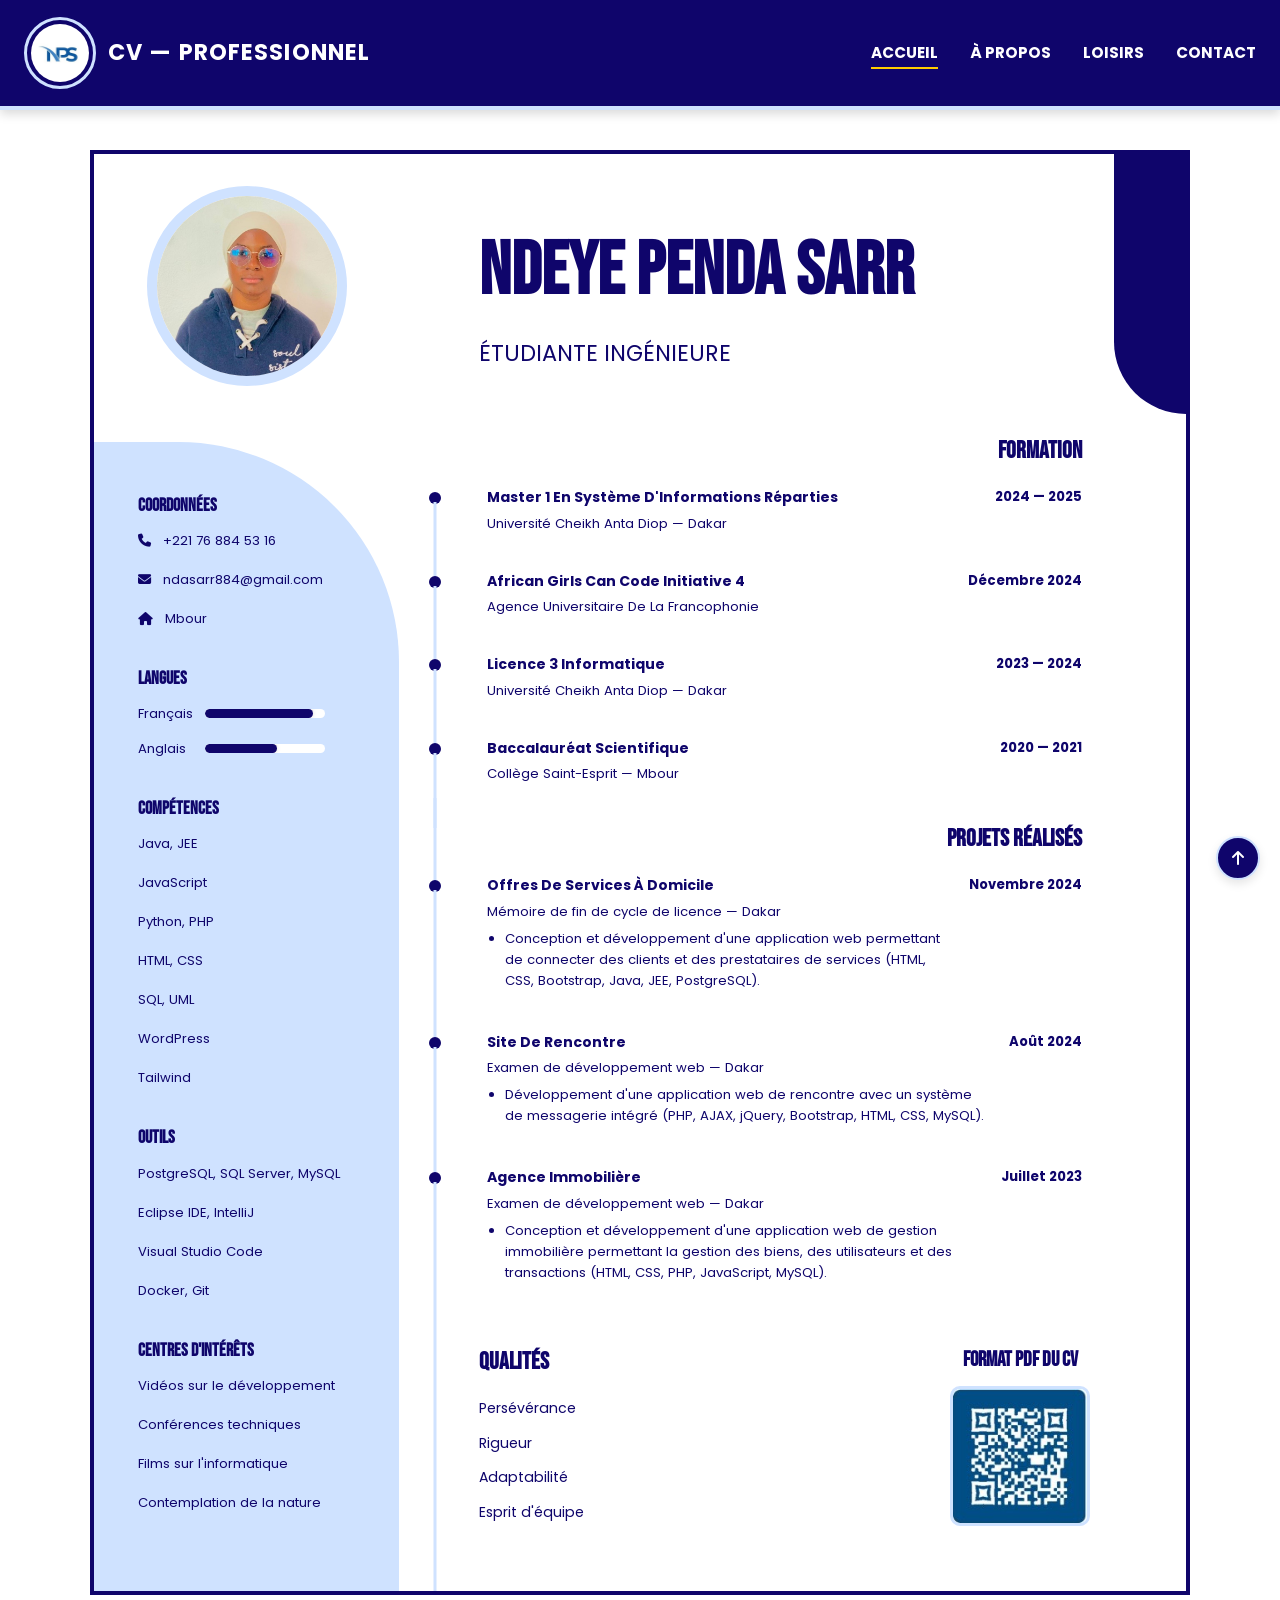
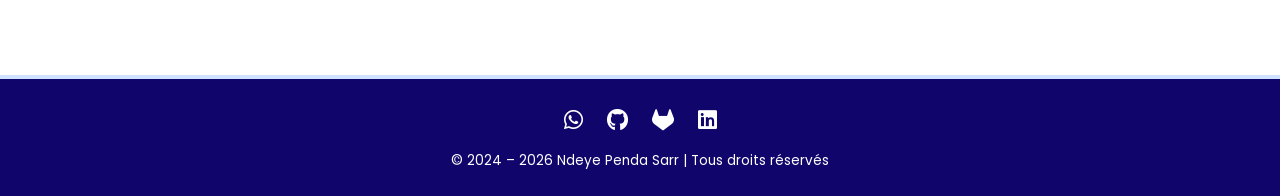
==== index.html @ a395e0f6 "Refonte pro : accessibilité, performance, SEO et corrections - Fix: validation du formulaire (novali" ====
<!DOCTYPE html>
<html lang="fr">
<head>
  <meta charset="UTF-8">
  <meta name="viewport" content="width=device-width, initial-scale=1.0">
  <meta name="theme-color" content="#0F056B">
  <meta name="description" content="CV professionnel de Ndeye Penda Sarr — Étudiante Ingénieure">

  <!-- Open Graph / Réseaux sociaux -->
  <meta property="og:type" content="website">
  <meta property="og:title" content="Ndeye Penda Sarr — CV Professionnel">
  <meta property="og:description" content="CV professionnel de Ndeye Penda Sarr — Étudiante Ingénieure">
  <meta property="og:image" content="https://ndeyependasarr.github.io/Mon_Site_De_CvNPS/Images/profil.jpeg">
  <meta property="og:locale" content="fr_FR">
  <meta name="twitter:card" content="summary">
  <meta name="twitter:title" content="Ndeye Penda Sarr — CV Professionnel">
  <meta name="twitter:description" content="CV professionnel de Ndeye Penda Sarr — Étudiante Ingénieure">
  <meta name="twitter:image" content="https://ndeyependasarr.github.io/Mon_Site_De_CvNPS/Images/profil.jpeg">

  <!-- Favicon -->
  <link rel="icon" type="image/png" href="Images/Logo-N-Bleu.png">

  <!-- Google Fonts -->
  <link rel="preconnect" href="https://fonts.googleapis.com">
  <link rel="preconnect" href="https://fonts.gstatic.com" crossorigin>
  <link href="https://fonts.googleapis.com/css2?family=Bebas+Neue&family=Poppins:wght@400;500;600;700&display=swap" rel="stylesheet">

  <!-- Font Awesome -->
  <link href="https://cdnjs.cloudflare.com/ajax/libs/font-awesome/6.5.1/css/all.min.css" rel="stylesheet">

  <!-- Feuille de style -->
  <link rel="stylesheet" href="Fichiers_Css/style.css">

  <title>Accueil — NPS — CV</title>
</head>

<body>

  <a href="#conteneur" class="skip-link">Aller au contenu principal</a>

  <!-- =====================================================
       EN-TÊTE
       ===================================================== -->
  <header class="header" id="top">
    <div class="logo-container">
      <img src="Images/initial-nps-modern-logo.jpg" alt="Logo NPS" class="logo">
      <p class="site-title">CV — Professionnel</p>
    </div>

    <input type="checkbox" id="check">
    <label for="check" class="checkbtn" aria-label="Ouvrir le menu">
      <i class="fas fa-bars"></i>
    </label>

    <nav aria-label="Navigation principale">
      <ul>
        <li><a href="index.html" class="active">Accueil</a></li>
        <li><a href="propos.html">À propos</a></li>
        <li><a href="loisir.html">Loisirs</a></li>
        <li><a href="contact.html">Contact</a></li>
      </ul>
    </nav>
  </header>

  <!-- =====================================================
       CONTENEUR PRINCIPAL
       ===================================================== -->
  <main id="conteneur">

    <!-- Colonne gauche -->
    <div class="left">
      <img src="Images/profil.jpeg" alt="Photo de profil de Ndeye Penda Sarr" width="670" height="700">

      <div class="coordonnees">
        <h4>Coordonnées</h4>
        <ul>
          <li><i class="fa fa-phone" aria-hidden="true"></i> +221 76 884 53 16</li>
          <li><i class="fa fa-envelope" aria-hidden="true"></i> ndasarr884@gmail.com</li>
          <li><i class="fa fa-home" aria-hidden="true"></i> Mbour</li>
        </ul>
        
        <h4>Langues</h4>
        <ul class="langues">
          <li>
            <div class="langue-item">
              <span>Français</span>
              <div class="progress-bar">
                <div class="progress" data-level="90"></div>
              </div>
            </div>
          </li>
          <li>
            <div class="langue-item">
              <span>Anglais</span>
              <div class="progress-bar">
                <div class="progress" data-level="60"></div>
              </div>
            </div>
          </li>
        </ul>

        <h4>Compétences</h4>
        <ul>
          <li>Java, JEE</li>
          <li>JavaScript</li>
          <li>Python, PHP</li>
          <li>HTML, CSS</li>
          <li>SQL, UML</li>
          <li>WordPress</li>
          <li>Tailwind</li>
        </ul>

        <h4>Outils</h4>
        <ul>
          <li>PostgreSQL, SQL Server, MySQL</li>
          <li>Eclipse IDE, IntelliJ</li>
          <li>Visual Studio Code</li>
          <li>Docker, Git</li>
        </ul>
        
        <h4>Centres d'intérêts</h4>
        <ul>
          <li>Vidéos sur le développement</li>
          <li>Conférences techniques</li>
          <li>Films sur l'informatique</li>
          <li>Contemplation de la nature</li>
        </ul>
      </div>
    </div>

    <!-- Colonne droite -->
    <div class="right">
      <h1>Ndeye Penda Sarr</h1>
      <p>Étudiante Ingénieure</p>

      <section class="formation">
        <h2>Formation</h2>

        <div class="formation-item">
          <div class="fleft">
            <h3>Master 1 En Système D'Informations Réparties</h3>
            <p class="universite">Université Cheikh Anta Diop — Dakar</p>
          </div>
          <div class="fright">
            <p class="date">2024 — 2025</p>
          </div>
        </div>

        <div class="formation-item">
          <div class="fleft">
            <h3>African Girls Can Code Initiative 4</h3>
            <p class="universite">Agence Universitaire De La Francophonie</p>
          </div>
          <div class="fright">
            <p class="date">Décembre 2024</p>
          </div>
        </div>

        <div class="formation-item">
          <div class="fleft">
            <h3>Licence 3 Informatique</h3>
            <p class="universite">Université Cheikh Anta Diop — Dakar</p>
          </div>
          <div class="fright">
            <p class="date">2023 — 2024</p>
          </div>
        </div>

        <div class="formation-item">
          <div class="fleft">
            <h3>Baccalauréat Scientifique</h3>
            <p class="universite">Collège Saint-Esprit — Mbour</p>
          </div>
          <div class="fright">
            <p class="date">2020 — 2021</p>
          </div>
        </div>

        <h2 class="projets">Projets Réalisés</h2>

        <div class="formation-item">
          <div class="fleft">
            <h3>Offres de services à domicile</h3>
            <p class="universite">Mémoire de fin de cycle de licence — Dakar</p>
            <ul>
              <li>Conception et développement d'une application web permettant de connecter des clients et des prestataires de services (HTML, CSS, Bootstrap, Java, JEE, PostgreSQL).</li>
            </ul>
          </div>
          <div class="fright">
            <p class="date">Novembre 2024</p>
          </div>
        </div>

        <div class="formation-item">
          <div class="fleft">
            <h3>Site de rencontre</h3>
            <p class="universite">Examen de développement web — Dakar</p>
            <ul>
              <li>Développement d'une application web de rencontre avec un système de messagerie intégré (PHP, AJAX, jQuery, Bootstrap, HTML, CSS, MySQL).</li>
            </ul>
          </div>
          <div class="fright">
            <p class="date">Août 2024</p>
          </div>
        </div>

        <div class="formation-item">
          <div class="fleft">
            <h3>Agence Immobilière</h3>
            <p class="universite">Examen de développement web — Dakar</p>
            <ul>
              <li>Conception et développement d'une application web de gestion immobilière permettant la gestion des biens, des utilisateurs et des transactions (HTML, CSS, PHP, JavaScript, MySQL).</li>
            </ul>
          </div>
          <div class="fright">
            <p class="date">Juillet 2023</p>
          </div>
        </div>
      </section>

      <div class="qualites-container">
        <div>
          <h2 class="Qualites">Qualités</h2>
          <ul class="liste-qualites">
            <li>Persévérance</li>
            <li>Rigueur</li>
            <li>Adaptabilité</li>
            <li>Esprit d'équipe</li>
          </ul>
        </div>

        <div class="Image">
          <h2 class="pdf">Format PDF du CV</h2>
          <a href="NPS-Cv-Pro.pdf" target="_blank" rel="noopener" aria-label="Télécharger le CV en PDF">
            <img src="Images/codeQr.jpg" alt="QR code vers le CV PDF" id="image" width="161" height="160">
          </a>
        </div>
      </div>
    </div>

    <div class="color" aria-hidden="true"></div>
  </main>

  <footer class="footer">
    <ul class="footer-links" aria-label="Réseaux sociaux">
      <li><a href="https://wa.me/221768845316" target="_blank" rel="noopener noreferrer" aria-label="WhatsApp"><i class="fab fa-whatsapp"></i></a></li>
      <li><a href="https://github.com/NdeyePendaSarr/" target="_blank" rel="noopener noreferrer" aria-label="GitHub"><i class="fab fa-github"></i></a></li>
      <li><a href="https://gitlab.com/NPS_Geek" target="_blank" rel="noopener noreferrer" aria-label="GitLab"><i class="fab fa-gitlab"></i></a></li>
      <li><a href="https://www.linkedin.com/in/ndeye-penda-sarr-493150318/" target="_blank" rel="noopener noreferrer" aria-label="LinkedIn"><i class="fab fa-linkedin"></i></a></li>
    </ul>
    <p>&copy; 2024 – 2026 Ndeye Penda Sarr | Tous droits réservés</p>
  </footer>

  <a href="#top" class="back-to-top" aria-label="Retour en haut de page">
    <i class="fas fa-arrow-up" aria-hidden="true"></i>
  </a>

<!-- Script commun du site -->
  <script src="js/main.js" defer></script>

</body>
</html>
---- Fichiers_Css/style.css ----
/* ============================================================
   style.css — Feuille de style unique du site
   Pages : Accueil, À propos, Loisirs, Contact
   Auteur : Ndeye Penda Sarr
   ============================================================ */

:root {
  --color-primary:   #0F056B;
  --color-light:     #cfe2ff;
  --color-accent:    #ffcc00;
  --color-white:     #ffffff;
  --color-bg:        #f9f9f9;
  --color-text:      #333333;
  --color-muted:     #444444;

  --font-body:       "Poppins", "Century Gothic", Verdana, sans-serif;
  --font-display:    "Bebas Neue", sans-serif;

  --header-height:   110px;
  --container-max:   1100px;
  --radius:          10px;
  --shadow-md:       0 4px 10px rgba(0, 0, 0, 0.10);
  --shadow-sm:       0 2px 6px rgba(0, 0, 0, 0.06);
  --transition:      0.3s ease;
}

*,
*::before,
*::after {
  margin: 0;
  padding: 0;
  box-sizing: border-box;
}

html { scroll-behavior: smooth; }

/* Lien d'évitement — visible uniquement à la navigation clavier */
.skip-link {
  position:         absolute;
  left:             12px;
  top:              -100px;
  z-index:          200;
  background-color: var(--color-accent);
  color:            var(--color-primary);
  font-weight:      bold;
  padding:          10px 16px;
  border-radius:    0 0 var(--radius) var(--radius);
  text-decoration:  none;
  transition:       top var(--transition);
}
.skip-link:focus { top: 0; }

/* Focus clavier visible sur tous les éléments interactifs */
a:focus-visible,
button:focus-visible,
input:focus-visible,
textarea:focus-visible {
  outline:        3px solid var(--color-accent);
  outline-offset: 2px;
}

/* Respect des préférences d'accessibilité : réduire les animations */
@media (prefers-reduced-motion: reduce) {
  html { scroll-behavior: auto; }
  *,
  *::before,
  *::after {
    transition-duration: 0.01ms !important;
    animation-duration:  0.01ms !important;
  }
}

body {
  font-family:      var(--font-body);
  background-color: var(--color-white);
  color:            var(--color-text);
  line-height:      1.6;
  overflow-x:       hidden;
}

/* ============================================================
   COMMUN — Header, navigation, footer (toutes les pages)
   ============================================================ */
.header {
  display:          flex;
  justify-content:  space-between;
  align-items:      center;
  background-color: var(--color-primary);
  height:           var(--header-height);
  padding:          0 24px;
  box-shadow:       0 4px 10px rgba(0, 0, 0, 0.15);
  border-bottom:    4px solid var(--color-light);
  position:         relative;
  z-index:          100;
}

.logo-container {
  display:     flex;
  align-items: center;
  gap:         12px;
  z-index:     110;
}

.logo {
  width:            72px;
  height:           72px;
  border-radius:    50%;
  object-fit:       cover;
  border:           3px solid var(--color-light);
  background-color: var(--color-primary);
  padding:          4px;
}

.site-title {
  color:          var(--color-white);
  font-size:      clamp(0.85rem, 2vw, 1.4rem);
  text-transform: uppercase;
  font-weight:    bold;
  letter-spacing: 0.05em;
}

nav ul {
  display:    flex;
  list-style: none;
  gap:        32px;
}

nav ul li a {
  text-decoration: none;
  text-transform:  uppercase;
  font-size:       0.95rem;
  font-weight:     bold;
  color:           var(--color-white);
  padding-bottom:  4px;
  border-bottom:   2px solid transparent;
  transition:      border-color var(--transition), color var(--transition);
}

nav ul li a:hover,
nav ul li a.active {
  border-bottom-color: var(--color-accent);
}

/* ============================================================
   TITRE DE PAGE COMMUN — À propos / Loisirs / Contact
   Unifie la taille, la couleur et le style des 3 titres de page
   ============================================================ */
.page-title {
  font-family:    var(--font-display);
  font-size:      clamp(1.8rem, 4.5vw, 2.6rem);
  color:          var(--color-primary);
  text-transform: uppercase;
  font-weight:    bold;
  text-align:     center;
  letter-spacing: 0.04em;
}

#check    { display: none; }
.checkbtn {
  display:       none;
  font-size:     28px;
  color:         var(--color-white);
  cursor:        pointer;
  z-index:       110;
  padding:       6px 8px;
  border-radius: 6px;
  transition:    background-color var(--transition);
}
.checkbtn:hover { background-color: rgba(255, 255, 255, 0.12); }

.footer {
  background-color: var(--color-primary);
  color:            var(--color-white);
  text-align:       center;
  padding:          24px 16px;
  border-top:       4px solid var(--color-light);
}

.footer-links {
  list-style:      none;
  display:         flex;
  justify-content: center;
  gap:             24px;
  margin-bottom:   12px;
}

.footer-links li a {
  color:      var(--color-white);
  font-size:  22px;
  transition: color var(--transition);
}
.footer-links li a:hover { color: var(--color-accent); }

.footer p { font-size: 0.85rem; }

.back-to-top {
  position:        fixed;
  right:            20px;
  bottom:           20px;
  width:            44px;
  height:           44px;
  display:          flex;
  align-items:      center;
  justify-content:  center;
  background-color: var(--color-primary);
  color:            var(--color-white);
  border-radius:    50%;
  border:           2px solid var(--color-light);
  box-shadow:       var(--shadow-md);
  text-decoration:  none;
  font-size:        1rem;
  z-index:          90;
  transition:       transform var(--transition), background-color var(--transition), color var(--transition);
}

.back-to-top:hover {
  background-color: var(--color-accent);
  color:             var(--color-primary);
  transform:         translateY(-4px);
}

@media (max-width: 480px) {
  .back-to-top { width: 38px; height: 38px; right: 14px; bottom: 14px; }
}

/* ============================================================
   PAGE ACCUEIL (index.html)
   ============================================================ */
#conteneur {
  display:      flex;
  align-items:  flex-start;
  position:     relative;
  width:        90%;
  max-width:    var(--container-max);
  margin:       40px auto 80px;
  border:       4px solid var(--color-primary);
  flex-wrap:    wrap;
  overflow:     hidden; /* coupe le segment final de la timeline à la bordure basse */
}

.left {
  display:        flex;
  flex-direction: column;
  align-items:    center;
  flex:           1;
  min-width:      280px;
  align-self:     stretch;
}

.left > img {
  width:         200px;
  height:        200px;
  border-radius: 50%;
  object-fit:    cover;
  border:        10px solid var(--color-light);
  margin:        32px 24px 16px;
}

/* Bloc coordonnées */
.coordonnees {
  width:                   100%;
  background-color:        var(--color-light);
  border-top-right-radius: 220px;
  padding:                 40px 24px 60px;
  flex:                    1;
  min-height:              0;
  margin-top:              40px;
}

.coordonnees h4 {
  font-family:    var(--font-display);
  text-transform: uppercase;
  color:          var(--color-primary);
  font-size:      1.1rem;
  margin:         36px 0 10px 20px;
}

.coordonnees h4:first-of-type { margin-top: 10px; }

.coordonnees ul {
  list-style:   none;
  padding-left: 20px;
}

.coordonnees ul:not(.langues) li {
  color:         var(--color-primary);
  font-size:     0.82rem;
  margin-bottom: 18px;
  display:       flex;
  align-items:   center;
  gap:           12px;
}

.langues { padding-left: 20px; }

.langues li {
  display:       block;
  margin-bottom: 14px;
}

.langue-item {
  display:     flex;
  align-items: center;
  gap:         12px;
}

.langue-item span {
  font-size: 0.82rem;
  color:     var(--color-primary);
  min-width: 55px;
}

.progress-bar {
  flex:             1;
  max-width:        120px;
  height:           9px;
  background-color: var(--color-white);
  border-radius:    5px;
  display:          block;
  overflow:         hidden;
}

.progress {
  height:           100%;
  background-color: var(--color-primary);
  border-radius:    5px;
  display:          block;
  box-shadow:       0 0 4px rgba(0, 0, 0, 0.15);
}

/* Niveaux de langue : remplace les anciens styles inline width="..." */
.progress[data-level="90"] { width: 90%; }
.progress[data-level="60"] { width: 60%; }

/* ------------------------------------------------------------
   Timeline "Formation / Projets"
   Points et segments générés en pseudo-éléments, positionnés
   RELATIVEMENT à chaque .formation-item.
   Chaque item dessine le SEGMENT qui le relie au suivant :
   par construction, la ligne démarre au premier point et
   s'arrête au dernier — aucun débordement possible, même si
   le contenu change ou reflowe.
   --timeline-x : distance entre le bord des items et l'axe.
   ------------------------------------------------------------ */
.formation { --timeline-x: -52px; }

.formation-item,
.formation .projets { position: relative; }

/* Un point par entrée, ancré sur l'item lui-même */
.formation-item::before {
  content:          "";
  position:         absolute;
  left:             var(--timeline-x);
  top:              6px;
  width:            12px;
  height:           12px;
  background-color: var(--color-primary);
  border-radius:    50%;
  transform:        translateX(-50%);
}

/* Segment reliant le point de l'item à celui de l'item suivant
   (descend sous le point et rejoint le point d'après :
   marge inter-items 20px + position du point suivant 6px) */
.formation-item::after {
  content:          "";
  position:         absolute;
  left:             var(--timeline-x);
  top:              16px;
  bottom:           -28px;
  width:            3px;
  background-color: var(--color-light);
  transform:        translateX(-50%);
}

/* Le dernier item prolonge la ligne jusqu'au bas du conteneur,
   comme sur le design original : son segment est volontairement
   très long, et #conteneur (overflow: hidden) le coupe pile
   à sa bordure basse */
.formation-item:last-of-type::after { bottom: -2000px; }

/* Le titre "Projets Réalisés" s'intercale entre deux items :
   il porte son propre segment pour assurer la continuité
   de la ligne à travers lui */
.formation .projets::before {
  content:          "";
  position:         absolute;
  left:             var(--timeline-x);
  top:              -22px;
  bottom:           -24px;
  width:            3px;
  background-color: var(--color-light);
  transform:        translateX(-50%);
}

.color {
  background-color:          var(--color-primary);
  width:                     72px;
  height:                    260px;
  flex-shrink:               0;
  border-bottom-left-radius: 220px;
}

/* Colonne de droite (CV principal) — usage propre à index.html */
.right {
  flex:      2;
  padding:   0 24px 0 80px;
  position:  relative;
  min-width: 280px;
}

.right > h1 {
  font-family:    var(--font-display);
  text-transform: uppercase;
  color:          var(--color-primary);
  font-size:      clamp(2.4rem, 6vw, 4.6rem);
  font-weight:    bold;
  margin-top:     60px;
  margin-bottom:  0;
}

.right > p {
  text-transform: uppercase;
  color:          var(--color-primary);
  font-size:      clamp(1rem, 2.2vw, 1.4rem);
  margin-top:     4px;
  margin-bottom:  24px;
}

.right img,
.right iframe,
.right video {
  max-width: 100%;
  height:    auto;
}

.formation {
  margin-top: 60px;
  padding:    0 8px;
}

.formation h2,
.formation .projets {
  font-family:    var(--font-display);
  text-transform: uppercase;
  color:          var(--color-primary);
  font-size:      1.5rem;
  text-align:     right;
  margin-bottom:  16px;
}

.formation-item {
  display:         flex;
  justify-content: space-between;
  align-items:     flex-start;
  gap:             16px;
  margin-bottom:   20px;
  padding-bottom:  16px;
  flex-wrap:       wrap;
}

.fleft { flex: 1; min-width: 200px; }

.fleft h3 {
  text-transform: capitalize;
  color:          var(--color-primary);
  font-size:      0.88rem;
  font-weight:    bold;
  margin-bottom:  4px;
}

.fleft .universite {
  color:     var(--color-primary);
  font-size: 0.82rem;
  margin:    0;
}

.fleft ul {
  padding-left: 18px;
  margin-top:   6px;
}

.fleft ul li {
  color:         var(--color-primary);
  font-size:     0.82rem;
  margin-bottom: 4px;
}

.fright {
  flex-shrink: 0;
  text-align:  right;
}

.fright h3,
.fright .date {
  color:       var(--color-primary);
  font-size:   0.82rem;
  font-weight: bold;
  white-space: nowrap;
}

.qualites-container {
  display:         flex;
  align-items:     flex-start;
  justify-content: space-between;
  flex-wrap:       wrap;
  gap:             24px;
  margin-top:      40px;
  padding-bottom:  32px;
}

.Qualites {
  font-family:    var(--font-display);
  text-transform: uppercase;
  color:          var(--color-primary);
  font-size:      1.5rem;
  margin-bottom:  16px;
}

.liste-qualites {
  list-style: none;
  padding:    0;
  color:      var(--color-primary);
  font-size:  0.88rem;
}

.liste-qualites li { margin-bottom: 12px; }

.qualites-container .pdf {
  font-family:    var(--font-display);
  text-transform: uppercase;
  color:          var(--color-primary);
  font-size:      1.3rem;
  margin-bottom:  10px;
  text-align:     center;
}

#image {
  display:       block;
  width:         140px;
  height:        140px;
  object-fit:    cover;
  border:        3px solid var(--color-light);
  border-radius: var(--radius);
  transition:    transform var(--transition);
}
#image:hover { transform: scale(1.05); }

.Image { text-align: center; }

/* ============================================================
   PAGE À PROPOS (propos.html)
   ============================================================ */
#conteneur1 {
  max-width: 90%;
  margin:    24px auto 0;
  padding:   0 12px;
}

/* Titre de page — usage propre à propos.html (anciennement nommé .right,
   renommé pour ne pas entrer en conflit avec le .right de la page Accueil) */
.page-heading { margin-bottom: 12px; }

.color1 {
  height:           4px;
  background-color: var(--color-light);
  margin-bottom:    20px;
}

.sections {
  background:    var(--color-bg);
  padding:       24px;
  border-radius: var(--radius);
  box-shadow:    var(--shadow-md);
  margin-bottom: 24px;
  border:        2px solid var(--color-light);
}

.sections p {
  font-size:   1rem;
  line-height: 1.8;
  color:       var(--color-muted);
  text-align:  justify;
  margin:      10px 0;
}

.section4 {
  max-width: 90%;
  margin:    40px auto 20px;
  padding:   0 12px;
}

.section4 h2 {
  font-size:      1.8rem;
  color:          var(--color-primary);
  text-align:     center;
  text-transform: uppercase;
  margin-bottom:  12px;
}

.section4 > p {
  font-size:     1rem;
  color:         var(--color-muted);
  text-align:    center;
  margin-bottom: 20px;
}

.projects-container,
.projects-container1 {
  display:               grid;
  grid-template-columns: repeat(auto-fit, minmax(280px, 1fr));
  gap:                   20px;
}

.projects-container { margin-bottom: 24px; }

.project-item {
  background:     var(--color-white);
  border-radius:  var(--radius);
  overflow:       hidden;
  box-shadow:     var(--shadow-md);
  text-align:     center;
  border:         2px solid var(--color-light);
  display:        flex;
  flex-direction: column;
  min-height:     300px;
  transition:     transform var(--transition), box-shadow var(--transition);
}

.project-item:hover {
  transform:  translateY(-5px);
  box-shadow: 0 8px 20px rgba(0, 0, 0, 0.13);
}

.project-item h3 {
  font-size:      1.2rem;
  color:          var(--color-primary);
  text-transform: uppercase;
  padding:        12px 10px 6px;
}

.project-image {
  width:            100%;
  height:           220px;
  object-fit:       contain;
  background-color: var(--color-bg);
  display:          block;
}

/* Témoignages */
.section6 {
  max-width: 90%;
  margin:    40px auto 60px;
  padding:   0 12px;
}

.section6 h2 {
  font-size:      1.8rem;
  color:          var(--color-primary);
  text-align:     center;
  text-transform: uppercase;
  margin-bottom:  12px;
}

.section6 > p {
  font-size:     1rem;
  color:         var(--color-muted);
  text-align:    center;
  margin-bottom: 20px;
}

.testimonials-container {
  display:               grid;
  grid-template-columns: repeat(auto-fit, minmax(280px, 1fr));
  gap:                   20px;
}

.testimonial-item {
  background:    var(--color-white);
  border-radius: var(--radius);
  padding:       24px;
  box-shadow:    var(--shadow-md);
  text-align:    center;
  border:        2px solid var(--color-light);
  transition:    transform var(--transition), box-shadow var(--transition);
}

.testimonial-item:hover {
  transform:  translateY(-5px);
  box-shadow: 0 8px 20px rgba(0, 0, 0, 0.12);
}

.testimonial-image {
  width:         110px;
  height:        110px;
  border-radius: 50%;
  object-fit:    cover;
  margin-bottom: 14px;
  border:        3px solid var(--color-primary);
  box-shadow:    0 2px 5px rgba(0, 0, 0, 0.18);
  transition:    transform var(--transition);
}

.testimonial-item:hover .testimonial-image { transform: scale(1.06); }

.testimonial-text {
  font-size:   0.95rem;
  line-height: 1.6;
  color:       var(--color-muted);
  margin:      0 0 10px;
  font-style:  italic;
}

.testimonial-author {
  font-weight:    bold;
  color:          var(--color-primary);
  text-transform: uppercase;
  font-size:      0.9rem;
}

/* ============================================================
   PAGE LOISIRS (Loisir.html)
   ============================================================ */
.contenur_Loisir {
  max-width: 1200px;
  margin:    40px auto 60px;
  padding:   40px 24px;
}

.loisirs-title { margin-bottom: 32px; }

.hobbies-grid {
  display:               grid;
  grid-template-columns: repeat(auto-fit, minmax(250px, 1fr));
  gap:                   24px;
}

.hobby-card {
  display:         block;
  background:      var(--color-white);
  border-radius:   var(--radius);
  overflow:        hidden;
  border:          2px solid var(--color-light);
  box-shadow:      var(--shadow-md);
  text-decoration: none;
  transition:      transform var(--transition), box-shadow var(--transition);
}

.hobby-card:hover {
  transform:  translateY(-5px);
  box-shadow: 0 8px 20px rgba(0, 0, 0, 0.13);
}

.hobby-media { position: relative; }

.hobby-video {
  width:            100%;
  height:           190px;
  object-fit:       cover;
  display:          block;
  background-color: #000;
}

.hobby-img {
  width:      100%;
  height:     190px;
  object-fit: cover;
  display:    block;
}

.hobby-play {
  position:        absolute;
  top:             50%;
  left:            50%;
  transform:       translate(-50%, -50%);
  width:           52px;
  height:          52px;
  display:         flex;
  align-items:     center;
  justify-content: center;
  background:      rgba(0, 0, 0, 0.55);
  color:           var(--color-white);
  border-radius:   50%;
  font-size:       1.1rem;
  transition:      background var(--transition), color var(--transition);
}

.hobby-card:hover .hobby-play {
  background: var(--color-accent);
  color:      var(--color-primary);
}

.hobby-caption { padding: 14px 16px 18px; }

.hobby-caption h3 {
  font-size:      1rem;
  color:          var(--color-primary);
  text-transform: uppercase;
  margin-bottom:  6px;
}

.hobby-caption p {
  font-size: 0.85rem;
  color:     var(--color-muted);
  margin:    0;
}

/* Galerie du camp de codage — carrousel horizontal */
.camp-gallery {
  margin-top:    36px;
  background:    var(--color-white);
  border:        2px solid var(--color-light);
  border-radius: var(--radius);
  box-shadow:    var(--shadow-md);
  padding:       26px 0 30px;
}

.camp-gallery-header {
  display:         flex;
  align-items:     flex-end;
  justify-content: space-between;
  gap:             16px;
  padding:         0 28px 18px;
}

.camp-gallery-header h3 {
  font-size:      1.1rem;
  color:          var(--color-primary);
  text-transform: uppercase;
  margin-bottom:  6px;
}

.camp-gallery-header p {
  font-size: 0.85rem;
  color:     var(--color-muted);
  margin:    0;
}

.camp-gallery-arrows { display: flex; gap: 8px; flex-shrink: 0; }

.camp-gallery-arrow {
  width:            36px;
  height:           36px;
  border-radius:    50%;
  border:           2px solid var(--color-light);
  background:       var(--color-white);
  color:            var(--color-primary);
  cursor:           pointer;
  display:          flex;
  align-items:      center;
  justify-content:  center;
  font-size:        0.85rem;
  transition:       background-color var(--transition), color var(--transition), transform var(--transition);
}

.camp-gallery-arrow:hover {
  background-color: var(--color-accent);
  color:            var(--color-primary);
  transform:        translateY(-2px);
}

.camp-gallery-track {
  display:              flex;
  gap:                  16px;
  overflow-x:           auto;
  scroll-snap-type:     x mandatory;
  padding:              4px 28px 14px;
  scrollbar-width:      thin;
  scrollbar-color:      var(--color-light) transparent;
}

.camp-gallery-track::-webkit-scrollbar        { height: 8px; }
.camp-gallery-track::-webkit-scrollbar-thumb  { background: var(--color-light); border-radius: 999px; }
.camp-gallery-track::-webkit-scrollbar-track  { background: transparent; }

.camp-photo {
  position:          relative;
  flex:               0 0 auto;
  width:              210px;
  height:             270px;
  border-radius:      var(--radius);
  overflow:           hidden;
  scroll-snap-align:  start;
  box-shadow:         0 2px 8px rgba(0, 0, 0, 0.12);
  transition:         transform var(--transition), box-shadow var(--transition);
}

.camp-photo img {
  width:      100%;
  height:     100%;
  object-fit: cover;
  display:    block;
  transition: transform var(--transition);
}

.camp-photo:hover {
  transform:  translateY(-8px);
  box-shadow: 0 12px 24px rgba(0, 0, 0, 0.2);
}

.camp-photo:hover img { transform: scale(1.07); }

.camp-photo.camp-document { background: var(--color-light); }
.camp-photo.camp-document img { object-fit: contain; background: var(--color-light); }

@media (max-width: 768px) {
  .camp-photo { width: 180px; height: 230px; }
}

@media (max-width: 480px) {
  .camp-gallery-header { flex-direction: column; align-items: flex-start; }
  .camp-photo { width: 150px; height: 195px; }
  .camp-gallery-track { padding: 4px 16px 12px; }
  .camp-gallery-header { padding: 0 16px 16px; }
}

/* ============================================================
   PAGE CONTACT (contact.html)
   ============================================================ */
.contact { margin: 44px 0 20px; }

.form {
  max-width:        600px;
  margin:           0 auto 80px;
  padding:          28px 24px;
  background-color: var(--color-bg);
  border-radius:    var(--radius);
  box-shadow:       var(--shadow-md);
  border:           2px solid var(--color-light);
}

.form img {
  display:          block;
  width:            72px;
  height:           72px;
  border-radius:    50%;
  margin:           0 auto 20px;
  border:           2px solid var(--color-primary);
  background-color: var(--color-primary);
  padding:          4px;
  object-fit:       cover;
}

.form form {
  display:        flex;
  flex-direction: column;
  gap:            20px;
}

.form p {
  display:               grid;
  grid-template-columns: 1fr 1fr;
  gap:                   16px 24px;
  margin:                0;
  align-items:           start;
}

.form p > label { grid-row: 1; }
.form p > input { grid-row: 2; }
.form p > label:first-of-type { grid-column: 1; }
.form p > input:first-of-type { grid-column: 1; }
.form p > label:last-of-type  { grid-column: 2; }
.form p > input:last-of-type  { grid-column: 2; }

.form label {
  display:        block;
  font-size:      0.9rem;
  color:          var(--color-primary);
  margin-bottom:  4px;
  font-weight:    bold;
  text-transform: uppercase;
}

.form input.stylePlaceholder,
.form textarea.textarea-placeholder {
  width:            100%;
  padding:          10px 12px;
  border:           2px solid var(--color-light);
  border-radius:    6px;
  font-family:      var(--font-body);
  font-size:        1rem;
  color:            var(--color-text);
  background-color: var(--color-white);
  transition:       border-color var(--transition), box-shadow var(--transition);
}

.form input.stylePlaceholder:focus,
.form textarea.textarea-placeholder:focus {
  outline:      none;
  border-color: var(--color-primary);
  box-shadow:   0 0 6px rgba(15, 5, 107, 0.25);
}

.form textarea.textarea-placeholder {
  min-height: 150px;
  resize:     vertical;
}

.form input[type="submit"],
.form input[type="reset"] {
  padding:        10px 22px;
  border:         none;
  border-radius:  6px;
  font-family:    var(--font-display);
  font-size:      1.15rem;
  text-transform: uppercase;
  cursor:         pointer;
  transition:     background-color var(--transition), color var(--transition);
}

.form input[type="submit"] {
  background-color: var(--color-primary);
  color:            var(--color-white);
}
.form input[type="submit"]:hover {
  background-color: var(--color-accent);
  color:            var(--color-primary);
}

.form input[type="reset"] {
  background-color: #888;
  color:            var(--color-white);
}
.form input[type="reset"]:hover {
  background-color: var(--color-accent);
  color:            var(--color-primary);
}

/* ============================================================
   MEDIA QUERIES (consolidées, de la plus large à la plus étroite)
   ============================================================ */

/* Accueil — harmonisation de la mise en page CV */
@media (max-width: 1192px) {
  .color,
  .formation-item::before,
  .formation-item::after,
  .formation .projets::before { display: none; }
  .right { padding: 0 24px; }
  .formation h2, .formation .projets { text-align: center; }
}

@media (max-width: 900px) {
  .formation-item { flex-direction: column; }
  .fright { text-align: left; margin-top: 4px; }
}

/* Menu burger (toutes les pages) */
@media (max-width: 858px) {
  .checkbtn {
    display:     block;
    margin-left: auto;
  }
  nav ul {
    position:         fixed;
    top:              var(--header-height);
    left:             -100%;
    width:            100%;
    height:           100vh;
    background-color: var(--color-primary);
    flex-direction:   column;
    align-items:      center;
    justify-content:  flex-start;
    padding-top:      32px;
    gap:              0;
    transition:       left var(--transition);
    z-index:          90;
  }
  nav ul li { margin: 16px 0; }
  nav ul li a { font-size: 1rem; }
  #check:checked ~ nav ul { left: 0; }
}

@media (max-width: 768px) {
  /* Accueil */
  #conteneur { width: 95%; }
  .left > img { margin: 24px auto 0; }
  .coordonnees { border-top-right-radius: 60px; padding: 32px 24px 40px; }
  .right > h1 { text-align: center; margin-top: 32px; }
  .right > p { text-align: center; }

  /* À propos / Loisirs / Contact */
  .contenur_Loisir { padding: 24px 16px; }
  .hobby-img { height: 160px; }
  .section4 h2, .section6 h2 { font-size: 1.5rem; }
  .project-item h3 { font-size: 1.05rem; }
  .testimonial-image { width: 90px; height: 90px; }
  .testimonial-text  { font-size: 0.9rem; }
  .contact { margin: 32px 0 16px; }
  .form { max-width: 95%; padding: 18px 16px; }
  .form p { grid-template-columns: 1fr; }
  .form p > label,
  .form p > input {
    grid-column: 1 !important;
    grid-row:    auto !important;
  }
  .form input.stylePlaceholder,
  .form textarea.textarea-placeholder { font-size: 0.9rem; padding: 9px; }
  .form label { font-size: 0.85rem; }
  .form input[type="submit"],
  .form input[type="reset"] { font-size: 1rem; padding: 9px 16px; }
}

@media (max-width: 480px) {
  /* Accueil */
  .left > img { width: 150px; height: 150px; }
  .coordonnees { border-top-right-radius: 32px; }
  .coordonnees h4 { margin-left: 0; }
  .coordonnees ul { padding-left: 12px; }
  .langues { padding-left: 12px; }
  .right > h1 { font-size: 2.2rem; }
  .right > p { font-size: 0.95rem; }
  .formation h2, .formation .projets { font-size: 1.2rem; text-align: center; }
  .fright h3, .fright .date { font-size: 0.78rem; white-space: normal; }
  #image { width: 110px; height: 110px; }
  .qualites-container .pdf { font-size: 1.1rem; }

  /* À propos / Loisirs / Contact */
  .hobbies-grid { grid-template-columns: 1fr; }
  .sections { padding: 14px; }
  .sections p { font-size: 0.9rem; }
  .section4 h2, .section6 h2 { font-size: 1.3rem; }
  .project-image  { height: 180px; }
  .project-item   { min-height: 240px; }
  .project-item h3 { font-size: 0.95rem; }
  .testimonial-image  { width: 76px; height: 76px; }
  .testimonial-text   { font-size: 0.85rem; }
  .testimonial-author { font-size: 0.82rem; }
  .contact { margin: 24px 0 12px; }
  .form { max-width: 98%; padding: 14px 12px; }
  .form img { width: 52px; height: 52px; }
  .form input.stylePlaceholder,
  .form textarea.textarea-placeholder { font-size: 0.85rem; padding: 8px; }
  .form label { font-size: 0.8rem; }
  .form input[type="submit"],
  .form input[type="reset"] {
    width:     100%;
    margin:    4px 0;
    font-size: 1rem;
    padding:   9px;
  }
}
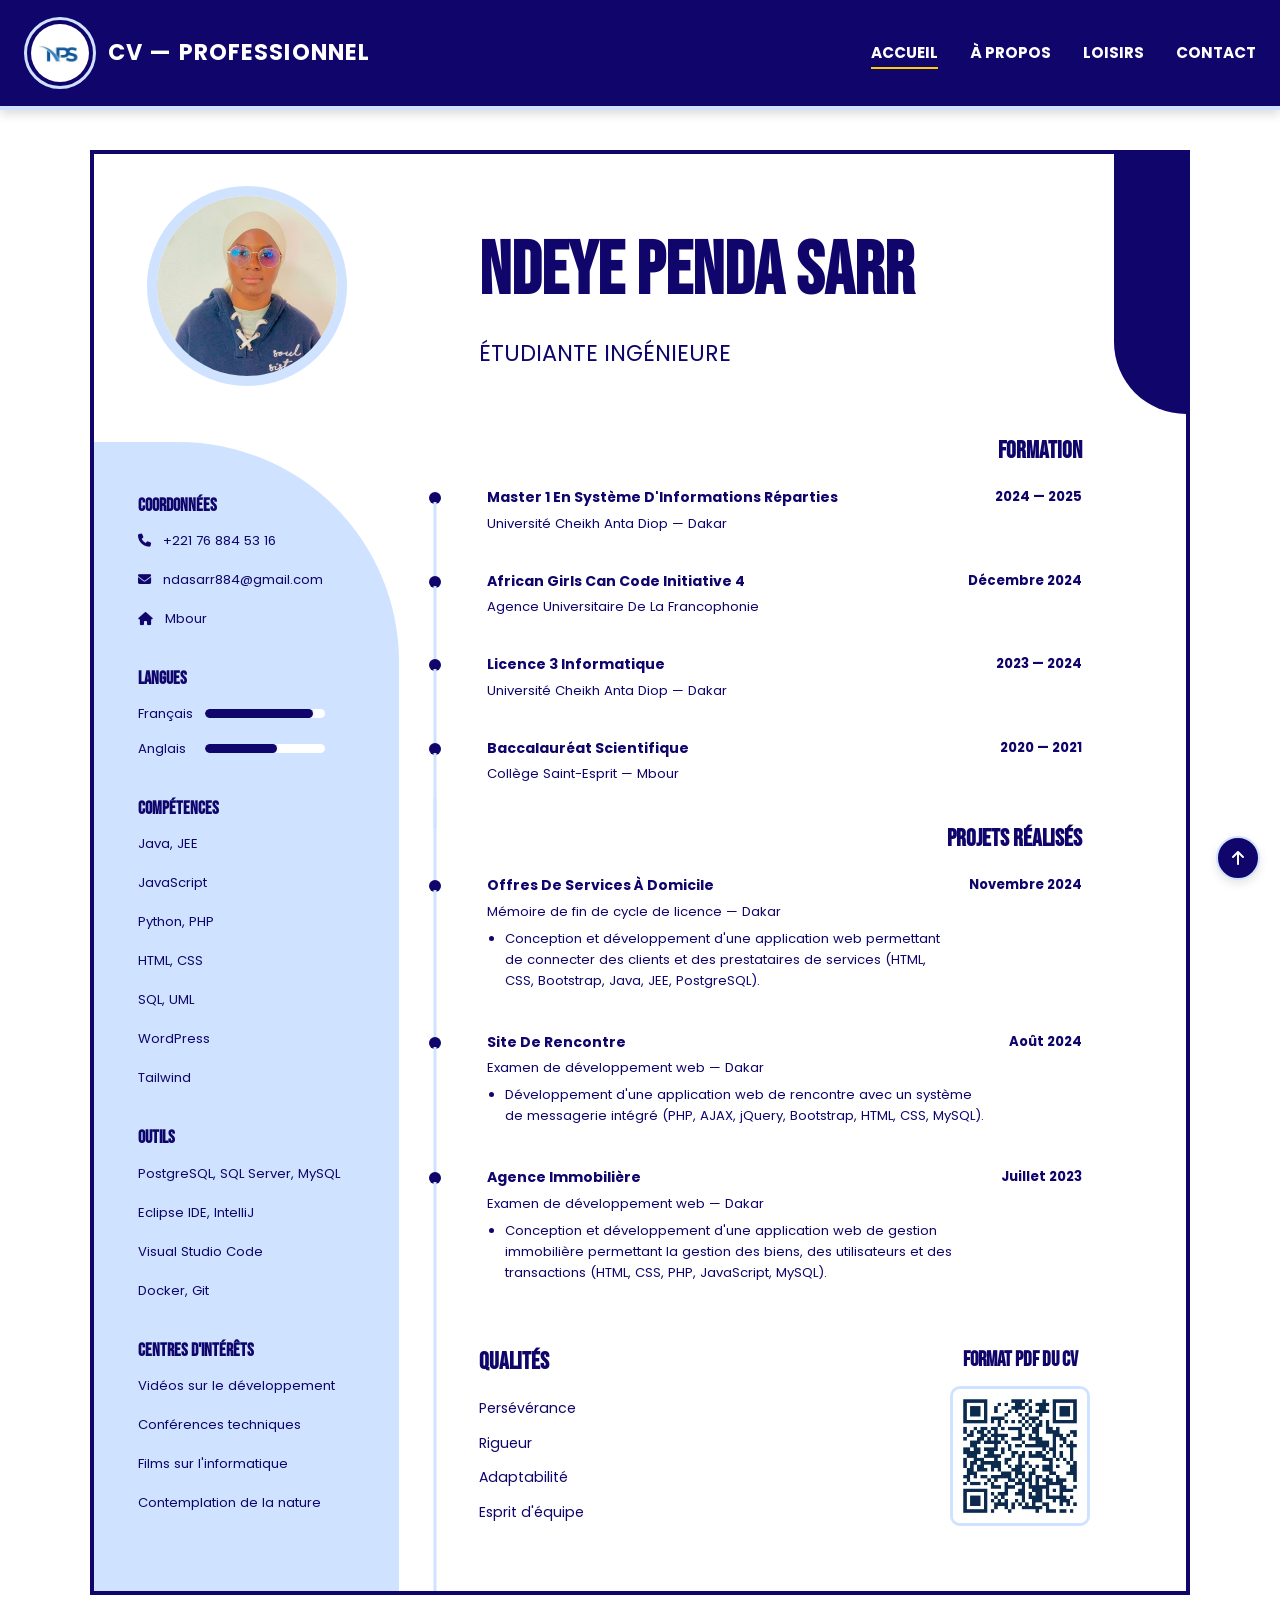
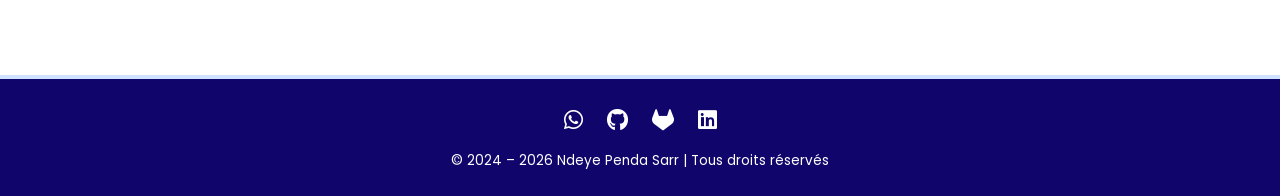
==== commit a6955d9f: "refactor: harmonise la nomenclature des fichiers et dossiers" ====
--- a/index.html
+++ b/index.html
@@ -10,15 +10,15 @@
   <meta property="og:type" content="website">
   <meta property="og:title" content="Ndeye Penda Sarr — CV Professionnel">
   <meta property="og:description" content="CV professionnel de Ndeye Penda Sarr — Étudiante Ingénieure">
-  <meta property="og:image" content="https://ndeyependasarr.github.io/Mon_Site_De_CvNPS/Images/profil.jpeg">
+  <meta property="og:image" content="https://ndeyependasarr.github.io/online-cv/images/profile-photo.jpg">
   <meta property="og:locale" content="fr_FR">
   <meta name="twitter:card" content="summary">
   <meta name="twitter:title" content="Ndeye Penda Sarr — CV Professionnel">
   <meta name="twitter:description" content="CV professionnel de Ndeye Penda Sarr — Étudiante Ingénieure">
-  <meta name="twitter:image" content="https://ndeyependasarr.github.io/Mon_Site_De_CvNPS/Images/profil.jpeg">
+  <meta name="twitter:image" content="https://ndeyependasarr.github.io/online-cv/images/profile-photo.jpg">
 
   <!-- Favicon -->
-  <link rel="icon" type="image/png" href="Images/Logo-N-Bleu.png">
+  <link rel="icon" type="image/png" href="images/favicon.png">
 
   <!-- Google Fonts -->
   <link rel="preconnect" href="https://fonts.googleapis.com">
@@ -29,7 +29,7 @@
   <link href="https://cdnjs.cloudflare.com/ajax/libs/font-awesome/6.5.1/css/all.min.css" rel="stylesheet">
 
   <!-- Feuille de style -->
-  <link rel="stylesheet" href="Fichiers_Css/style.css">
+  <link rel="stylesheet" href="css/style.css">
 
   <title>Accueil — NPS — CV</title>
 </head>
@@ -43,7 +43,7 @@
        ===================================================== -->
   <header class="header" id="top">
     <div class="logo-container">
-      <img src="Images/initial-nps-modern-logo.jpg" alt="Logo NPS" class="logo">
+      <img src="images/logo-nps.jpg" alt="Logo NPS" class="logo">
       <p class="site-title">CV — Professionnel</p>
     </div>
 
@@ -69,7 +69,7 @@
 
     <!-- Colonne gauche -->
     <div class="left">
-      <img src="Images/profil.jpeg" alt="Photo de profil de Ndeye Penda Sarr" width="670" height="700">
+      <img src="images/profile-photo.jpg" alt="Photo de profil de Ndeye Penda Sarr" width="670" height="700">
 
       <div class="coordonnees">
         <h4>Coordonnées</h4>
@@ -232,7 +232,7 @@
         <div class="Image">
           <h2 class="pdf">Format PDF du CV</h2>
           <a href="NPS-Cv-Pro.pdf" target="_blank" rel="noopener" aria-label="Télécharger le CV en PDF">
-            <img src="Images/codeQr.jpg" alt="QR code vers le CV PDF" id="image" width="161" height="160">
+            <img src="images/qr-code-cv.jpg" alt="QR code vers le CV PDF" id="image" width="161" height="160">
           </a>
         </div>
       </div>
--- a/css/style.css
+++ b/css/style.css
@@ -0,0 +1,1143 @@
+/* ============================================================
+   style.css — Feuille de style unique du site
+   Pages : Accueil, À propos, Loisirs, Contact
+   Auteur : Ndeye Penda Sarr
+   ============================================================ */
+
+:root {
+  --color-primary:   #0F056B;
+  --color-light:     #cfe2ff;
+  --color-accent:    #ffcc00;
+  --color-white:     #ffffff;
+  --color-bg:        #f9f9f9;
+  --color-text:      #333333;
+  --color-muted:     #444444;
+
+  --font-body:       "Poppins", "Century Gothic", Verdana, sans-serif;
+  --font-display:    "Bebas Neue", sans-serif;
+
+  --header-height:   110px;
+  --container-max:   1100px;
+  --radius:          10px;
+  --shadow-md:       0 4px 10px rgba(0, 0, 0, 0.10);
+  --shadow-sm:       0 2px 6px rgba(0, 0, 0, 0.06);
+  --transition:      0.3s ease;
+}
+
+*,
+*::before,
+*::after {
+  margin: 0;
+  padding: 0;
+  box-sizing: border-box;
+}
+
+html { scroll-behavior: smooth; }
+
+/* Lien d'évitement — visible uniquement à la navigation clavier */
+.skip-link {
+  position:         absolute;
+  left:             12px;
+  top:              -100px;
+  z-index:          200;
+  background-color: var(--color-accent);
+  color:            var(--color-primary);
+  font-weight:      bold;
+  padding:          10px 16px;
+  border-radius:    0 0 var(--radius) var(--radius);
+  text-decoration:  none;
+  transition:       top var(--transition);
+}
+.skip-link:focus { top: 0; }
+
+/* Focus clavier visible sur tous les éléments interactifs */
+a:focus-visible,
+button:focus-visible,
+input:focus-visible,
+textarea:focus-visible {
+  outline:        3px solid var(--color-accent);
+  outline-offset: 2px;
+}
+
+/* Respect des préférences d'accessibilité : réduire les animations */
+@media (prefers-reduced-motion: reduce) {
+  html { scroll-behavior: auto; }
+  *,
+  *::before,
+  *::after {
+    transition-duration: 0.01ms !important;
+    animation-duration:  0.01ms !important;
+  }
+}
+
+body {
+  font-family:      var(--font-body);
+  background-color: var(--color-white);
+  color:            var(--color-text);
+  line-height:      1.6;
+  overflow-x:       hidden;
+}
+
+/* ============================================================
+   COMMUN — Header, navigation, footer (toutes les pages)
+   ============================================================ */
+.header {
+  display:          flex;
+  justify-content:  space-between;
+  align-items:      center;
+  background-color: var(--color-primary);
+  height:           var(--header-height);
+  padding:          0 24px;
+  box-shadow:       0 4px 10px rgba(0, 0, 0, 0.15);
+  border-bottom:    4px solid var(--color-light);
+  position:         relative;
+  z-index:          100;
+}
+
+.logo-container {
+  display:     flex;
+  align-items: center;
+  gap:         12px;
+  z-index:     110;
+}
+
+.logo {
+  width:            72px;
+  height:           72px;
+  border-radius:    50%;
+  object-fit:       cover;
+  border:           3px solid var(--color-light);
+  background-color: var(--color-primary);
+  padding:          4px;
+}
+
+.site-title {
+  color:          var(--color-white);
+  font-size:      clamp(0.85rem, 2vw, 1.4rem);
+  text-transform: uppercase;
+  font-weight:    bold;
+  letter-spacing: 0.05em;
+}
+
+nav ul {
+  display:    flex;
+  list-style: none;
+  gap:        32px;
+}
+
+nav ul li a {
+  text-decoration: none;
+  text-transform:  uppercase;
+  font-size:       0.95rem;
+  font-weight:     bold;
+  color:           var(--color-white);
+  padding-bottom:  4px;
+  border-bottom:   2px solid transparent;
+  transition:      border-color var(--transition), color var(--transition);
+}
+
+nav ul li a:hover,
+nav ul li a.active {
+  border-bottom-color: var(--color-accent);
+}
+
+/* ============================================================
+   TITRE DE PAGE COMMUN — À propos / Loisirs / Contact
+   Unifie la taille, la couleur et le style des 3 titres de page
+   ============================================================ */
+.page-title {
+  font-family:    var(--font-display);
+  font-size:      clamp(1.8rem, 4.5vw, 2.6rem);
+  color:          var(--color-primary);
+  text-transform: uppercase;
+  font-weight:    bold;
+  text-align:     center;
+  letter-spacing: 0.04em;
+}
+
+#check    { display: none; }
+.checkbtn {
+  display:       none;
+  font-size:     28px;
+  color:         var(--color-white);
+  cursor:        pointer;
+  z-index:       110;
+  padding:       6px 8px;
+  border-radius: 6px;
+  transition:    background-color var(--transition);
+}
+.checkbtn:hover { background-color: rgba(255, 255, 255, 0.12); }
+
+.footer {
+  background-color: var(--color-primary);
+  color:            var(--color-white);
+  text-align:       center;
+  padding:          24px 16px;
+  border-top:       4px solid var(--color-light);
+}
+
+.footer-links {
+  list-style:      none;
+  display:         flex;
+  justify-content: center;
+  gap:             24px;
+  margin-bottom:   12px;
+}
+
+.footer-links li a {
+  color:      var(--color-white);
+  font-size:  22px;
+  transition: color var(--transition);
+}
+.footer-links li a:hover { color: var(--color-accent); }
+
+.footer p { font-size: 0.85rem; }
+
+.back-to-top {
+  position:        fixed;
+  right:            20px;
+  bottom:           20px;
+  width:            44px;
+  height:           44px;
+  display:          flex;
+  align-items:      center;
+  justify-content:  center;
+  background-color: var(--color-primary);
+  color:            var(--color-white);
+  border-radius:    50%;
+  border:           2px solid var(--color-light);
+  box-shadow:       var(--shadow-md);
+  text-decoration:  none;
+  font-size:        1rem;
+  z-index:          90;
+  transition:       transform var(--transition), background-color var(--transition), color var(--transition);
+}
+
+.back-to-top:hover {
+  background-color: var(--color-accent);
+  color:             var(--color-primary);
+  transform:         translateY(-4px);
+}
+
+@media (max-width: 480px) {
+  .back-to-top { width: 38px; height: 38px; right: 14px; bottom: 14px; }
+}
+
+/* ============================================================
+   PAGE ACCUEIL (index.html)
+   ============================================================ */
+#conteneur {
+  display:      flex;
+  align-items:  flex-start;
+  position:     relative;
+  width:        90%;
+  max-width:    var(--container-max);
+  margin:       40px auto 80px;
+  border:       4px solid var(--color-primary);
+  flex-wrap:    wrap;
+  overflow:     hidden; /* coupe le segment final de la timeline à la bordure basse */
+}
+
+.left {
+  display:        flex;
+  flex-direction: column;
+  align-items:    center;
+  flex:           1;
+  min-width:      280px;
+  align-self:     stretch;
+}
+
+.left > img {
+  width:         200px;
+  height:        200px;
+  border-radius: 50%;
+  object-fit:    cover;
+  border:        10px solid var(--color-light);
+  margin:        32px 24px 16px;
+}
+
+/* Bloc coordonnées */
+.coordonnees {
+  width:                   100%;
+  background-color:        var(--color-light);
+  border-top-right-radius: 220px;
+  padding:                 40px 24px 60px;
+  flex:                    1;
+  min-height:              0;
+  margin-top:              40px;
+}
+
+.coordonnees h4 {
+  font-family:    var(--font-display);
+  text-transform: uppercase;
+  color:          var(--color-primary);
+  font-size:      1.1rem;
+  margin:         36px 0 10px 20px;
+}
+
+.coordonnees h4:first-of-type { margin-top: 10px; }
+
+.coordonnees ul {
+  list-style:   none;
+  padding-left: 20px;
+}
+
+.coordonnees ul:not(.langues) li {
+  color:         var(--color-primary);
+  font-size:     0.82rem;
+  margin-bottom: 18px;
+  display:       flex;
+  align-items:   center;
+  gap:           12px;
+}
+
+.langues { padding-left: 20px; }
+
+.langues li {
+  display:       block;
+  margin-bottom: 14px;
+}
+
+.langue-item {
+  display:     flex;
+  align-items: center;
+  gap:         12px;
+}
+
+.langue-item span {
+  font-size: 0.82rem;
+  color:     var(--color-primary);
+  min-width: 55px;
+}
+
+.progress-bar {
+  flex:             1;
+  max-width:        120px;
+  height:           9px;
+  background-color: var(--color-white);
+  border-radius:    5px;
+  display:          block;
+  overflow:         hidden;
+}
+
+.progress {
+  height:           100%;
+  background-color: var(--color-primary);
+  border-radius:    5px;
+  display:          block;
+  box-shadow:       0 0 4px rgba(0, 0, 0, 0.15);
+}
+
+/* Niveaux de langue : remplace les anciens styles inline width="..." */
+.progress[data-level="90"] { width: 90%; }
+.progress[data-level="60"] { width: 60%; }
+
+/* ------------------------------------------------------------
+   Timeline "Formation / Projets"
+   Points et segments générés en pseudo-éléments, positionnés
+   RELATIVEMENT à chaque .formation-item.
+   Chaque item dessine le SEGMENT qui le relie au suivant :
+   par construction, la ligne démarre au premier point et
+   s'arrête au dernier — aucun débordement possible, même si
+   le contenu change ou reflowe.
+   --timeline-x : distance entre le bord des items et l'axe.
+   ------------------------------------------------------------ */
+.formation { --timeline-x: -52px; }
+
+.formation-item,
+.formation .projets { position: relative; }
+
+/* Un point par entrée, ancré sur l'item lui-même */
+.formation-item::before {
+  content:          "";
+  position:         absolute;
+  left:             var(--timeline-x);
+  top:              6px;
+  width:            12px;
+  height:           12px;
+  background-color: var(--color-primary);
+  border-radius:    50%;
+  transform:        translateX(-50%);
+}
+
+/* Segment reliant le point de l'item à celui de l'item suivant
+   (descend sous le point et rejoint le point d'après :
+   marge inter-items 20px + position du point suivant 6px) */
+.formation-item::after {
+  content:          "";
+  position:         absolute;
+  left:             var(--timeline-x);
+  top:              16px;
+  bottom:           -28px;
+  width:            3px;
+  background-color: var(--color-light);
+  transform:        translateX(-50%);
+}
+
+/* Le dernier item prolonge la ligne jusqu'au bas du conteneur,
+   comme sur le design original : son segment est volontairement
+   très long, et #conteneur (overflow: hidden) le coupe pile
+   à sa bordure basse */
+.formation-item:last-of-type::after { bottom: -2000px; }
+
+/* Le titre "Projets Réalisés" s'intercale entre deux items :
+   il porte son propre segment pour assurer la continuité
+   de la ligne à travers lui */
+.formation .projets::before {
+  content:          "";
+  position:         absolute;
+  left:             var(--timeline-x);
+  top:              -22px;
+  bottom:           -24px;
+  width:            3px;
+  background-color: var(--color-light);
+  transform:        translateX(-50%);
+}
+
+.color {
+  background-color:          var(--color-primary);
+  width:                     72px;
+  height:                    260px;
+  flex-shrink:               0;
+  border-bottom-left-radius: 220px;
+}
+
+/* Colonne de droite (CV principal) — usage propre à index.html */
+.right {
+  flex:      2;
+  padding:   0 24px 0 80px;
+  position:  relative;
+  min-width: 280px;
+}
+
+.right > h1 {
+  font-family:    var(--font-display);
+  text-transform: uppercase;
+  color:          var(--color-primary);
+  font-size:      clamp(2.4rem, 6vw, 4.6rem);
+  font-weight:    bold;
+  margin-top:     60px;
+  margin-bottom:  0;
+}
+
+.right > p {
+  text-transform: uppercase;
+  color:          var(--color-primary);
+  font-size:      clamp(1rem, 2.2vw, 1.4rem);
+  margin-top:     4px;
+  margin-bottom:  24px;
+}
+
+.right img,
+.right iframe,
+.right video {
+  max-width: 100%;
+  height:    auto;
+}
+
+.formation {
+  margin-top: 60px;
+  padding:    0 8px;
+}
+
+.formation h2,
+.formation .projets {
+  font-family:    var(--font-display);
+  text-transform: uppercase;
+  color:          var(--color-primary);
+  font-size:      1.5rem;
+  text-align:     right;
+  margin-bottom:  16px;
+}
+
+.formation-item {
+  display:         flex;
+  justify-content: space-between;
+  align-items:     flex-start;
+  gap:             16px;
+  margin-bottom:   20px;
+  padding-bottom:  16px;
+  flex-wrap:       wrap;
+}
+
+.fleft { flex: 1; min-width: 200px; }
+
+.fleft h3 {
+  text-transform: capitalize;
+  color:          var(--color-primary);
+  font-size:      0.88rem;
+  font-weight:    bold;
+  margin-bottom:  4px;
+}
+
+.fleft .universite {
+  color:     var(--color-primary);
+  font-size: 0.82rem;
+  margin:    0;
+}
+
+.fleft ul {
+  padding-left: 18px;
+  margin-top:   6px;
+}
+
+.fleft ul li {
+  color:         var(--color-primary);
+  font-size:     0.82rem;
+  margin-bottom: 4px;
+}
+
+.fright {
+  flex-shrink: 0;
+  text-align:  right;
+}
+
+.fright h3,
+.fright .date {
+  color:       var(--color-primary);
+  font-size:   0.82rem;
+  font-weight: bold;
+  white-space: nowrap;
+}
+
+.qualites-container {
+  display:         flex;
+  align-items:     flex-start;
+  justify-content: space-between;
+  flex-wrap:       wrap;
+  gap:             24px;
+  margin-top:      40px;
+  padding-bottom:  32px;
+}
+
+.Qualites {
+  font-family:    var(--font-display);
+  text-transform: uppercase;
+  color:          var(--color-primary);
+  font-size:      1.5rem;
+  margin-bottom:  16px;
+}
+
+.liste-qualites {
+  list-style: none;
+  padding:    0;
+  color:      var(--color-primary);
+  font-size:  0.88rem;
+}
+
+.liste-qualites li { margin-bottom: 12px; }
+
+.qualites-container .pdf {
+  font-family:    var(--font-display);
+  text-transform: uppercase;
+  color:          var(--color-primary);
+  font-size:      1.3rem;
+  margin-bottom:  10px;
+  text-align:     center;
+}
+
+#image {
+  display:       block;
+  width:         140px;
+  height:        140px;
+  object-fit:    cover;
+  border:        3px solid var(--color-light);
+  border-radius: var(--radius);
+  transition:    transform var(--transition);
+}
+#image:hover { transform: scale(1.05); }
+
+.Image { text-align: center; }
+
+/* ============================================================
+   PAGE À PROPOS (propos.html)
+   ============================================================ */
+#conteneur1 {
+  max-width: 90%;
+  margin:    24px auto 0;
+  padding:   0 12px;
+}
+
+/* Titre de page — usage propre à propos.html (anciennement nommé .right,
+   renommé pour ne pas entrer en conflit avec le .right de la page Accueil) */
+.page-heading { margin-bottom: 12px; }
+
+.color1 {
+  height:           4px;
+  background-color: var(--color-light);
+  margin-bottom:    20px;
+}
+
+.sections {
+  background:    var(--color-bg);
+  padding:       24px;
+  border-radius: var(--radius);
+  box-shadow:    var(--shadow-md);
+  margin-bottom: 24px;
+  border:        2px solid var(--color-light);
+}
+
+.sections p {
+  font-size:   1rem;
+  line-height: 1.8;
+  color:       var(--color-muted);
+  text-align:  justify;
+  margin:      10px 0;
+}
+
+.section4 {
+  max-width: 90%;
+  margin:    40px auto 20px;
+  padding:   0 12px;
+}
+
+.section4 h2 {
+  font-size:      1.8rem;
+  color:          var(--color-primary);
+  text-align:     center;
+  text-transform: uppercase;
+  margin-bottom:  12px;
+}
+
+.section4 > p {
+  font-size:     1rem;
+  color:         var(--color-muted);
+  text-align:    center;
+  margin-bottom: 20px;
+}
+
+.projects-container,
+.projects-container1 {
+  display:               grid;
+  grid-template-columns: repeat(auto-fit, minmax(280px, 1fr));
+  gap:                   20px;
+}
+
+.projects-container { margin-bottom: 24px; }
+
+.project-item {
+  background:     var(--color-white);
+  border-radius:  var(--radius);
+  overflow:       hidden;
+  box-shadow:     var(--shadow-md);
+  text-align:     center;
+  border:         2px solid var(--color-light);
+  display:        flex;
+  flex-direction: column;
+  min-height:     300px;
+  transition:     transform var(--transition), box-shadow var(--transition);
+}
+
+.project-item:hover {
+  transform:  translateY(-5px);
+  box-shadow: 0 8px 20px rgba(0, 0, 0, 0.13);
+}
+
+.project-item h3 {
+  font-size:      1.2rem;
+  color:          var(--color-primary);
+  text-transform: uppercase;
+  padding:        12px 10px 6px;
+}
+
+.project-image {
+  width:            100%;
+  height:           220px;
+  object-fit:       contain;
+  background-color: var(--color-bg);
+  display:          block;
+}
+
+/* Témoignages */
+.section6 {
+  max-width: 90%;
+  margin:    40px auto 60px;
+  padding:   0 12px;
+}
+
+.section6 h2 {
+  font-size:      1.8rem;
+  color:          var(--color-primary);
+  text-align:     center;
+  text-transform: uppercase;
+  margin-bottom:  12px;
+}
+
+.section6 > p {
+  font-size:     1rem;
+  color:         var(--color-muted);
+  text-align:    center;
+  margin-bottom: 20px;
+}
+
+.testimonials-container {
+  display:               grid;
+  grid-template-columns: repeat(auto-fit, minmax(280px, 1fr));
+  gap:                   20px;
+}
+
+.testimonial-item {
+  background:    var(--color-white);
+  border-radius: var(--radius);
+  padding:       24px;
+  box-shadow:    var(--shadow-md);
+  text-align:    center;
+  border:        2px solid var(--color-light);
+  transition:    transform var(--transition), box-shadow var(--transition);
+}
+
+.testimonial-item:hover {
+  transform:  translateY(-5px);
+  box-shadow: 0 8px 20px rgba(0, 0, 0, 0.12);
+}
+
+.testimonial-image {
+  width:         110px;
+  height:        110px;
+  border-radius: 50%;
+  object-fit:    cover;
+  margin-bottom: 14px;
+  border:        3px solid var(--color-primary);
+  box-shadow:    0 2px 5px rgba(0, 0, 0, 0.18);
+  transition:    transform var(--transition);
+}
+
+.testimonial-item:hover .testimonial-image { transform: scale(1.06); }
+
+.testimonial-text {
+  font-size:   0.95rem;
+  line-height: 1.6;
+  color:       var(--color-muted);
+  margin:      0 0 10px;
+  font-style:  italic;
+}
+
+.testimonial-author {
+  font-weight:    bold;
+  color:          var(--color-primary);
+  text-transform: uppercase;
+  font-size:      0.9rem;
+}
+
+/* ============================================================
+   PAGE LOISIRS (Loisir.html)
+   ============================================================ */
+.contenur_Loisir {
+  max-width: 1200px;
+  margin:    40px auto 60px;
+  padding:   40px 24px;
+}
+
+.loisirs-title { margin-bottom: 32px; }
+
+.hobbies-grid {
+  display:               grid;
+  grid-template-columns: repeat(auto-fit, minmax(250px, 1fr));
+  gap:                   24px;
+}
+
+.hobby-card {
+  display:         block;
+  background:      var(--color-white);
+  border-radius:   var(--radius);
+  overflow:        hidden;
+  border:          2px solid var(--color-light);
+  box-shadow:      var(--shadow-md);
+  text-decoration: none;
+  transition:      transform var(--transition), box-shadow var(--transition);
+}
+
+.hobby-card:hover {
+  transform:  translateY(-5px);
+  box-shadow: 0 8px 20px rgba(0, 0, 0, 0.13);
+}
+
+.hobby-media { position: relative; }
+
+.hobby-video {
+  width:            100%;
+  height:           190px;
+  object-fit:       cover;
+  display:          block;
+  background-color: #000;
+}
+
+.hobby-img {
+  width:      100%;
+  height:     190px;
+  object-fit: cover;
+  display:    block;
+}
+
+.hobby-play {
+  position:        absolute;
+  top:             50%;
+  left:            50%;
+  transform:       translate(-50%, -50%);
+  width:           52px;
+  height:          52px;
+  display:         flex;
+  align-items:     center;
+  justify-content: center;
+  background:      rgba(0, 0, 0, 0.55);
+  color:           var(--color-white);
+  border-radius:   50%;
+  font-size:       1.1rem;
+  transition:      background var(--transition), color var(--transition);
+}
+
+.hobby-card:hover .hobby-play {
+  background: var(--color-accent);
+  color:      var(--color-primary);
+}
+
+.hobby-caption { padding: 14px 16px 18px; }
+
+.hobby-caption h3 {
+  font-size:      1rem;
+  color:          var(--color-primary);
+  text-transform: uppercase;
+  margin-bottom:  6px;
+}
+
+.hobby-caption p {
+  font-size: 0.85rem;
+  color:     var(--color-muted);
+  margin:    0;
+}
+
+/* Galerie du camp de codage — carrousel horizontal */
+.camp-gallery {
+  margin-top:    36px;
+  background:    var(--color-white);
+  border:        2px solid var(--color-light);
+  border-radius: var(--radius);
+  box-shadow:    var(--shadow-md);
+  padding:       26px 0 30px;
+}
+
+.camp-gallery-header {
+  display:         flex;
+  align-items:     flex-end;
+  justify-content: space-between;
+  gap:             16px;
+  padding:         0 28px 18px;
+}
+
+.camp-gallery-header h3 {
+  font-size:      1.1rem;
+  color:          var(--color-primary);
+  text-transform: uppercase;
+  margin-bottom:  6px;
+}
+
+.camp-gallery-header p {
+  font-size: 0.85rem;
+  color:     var(--color-muted);
+  margin:    0;
+}
+
+.camp-gallery-arrows { display: flex; gap: 8px; flex-shrink: 0; }
+
+.camp-gallery-arrow {
+  width:            36px;
+  height:           36px;
+  border-radius:    50%;
+  border:           2px solid var(--color-light);
+  background:       var(--color-white);
+  color:            var(--color-primary);
+  cursor:           pointer;
+  display:          flex;
+  align-items:      center;
+  justify-content:  center;
+  font-size:        0.85rem;
+  transition:       background-color var(--transition), color var(--transition), transform var(--transition);
+}
+
+.camp-gallery-arrow:hover {
+  background-color: var(--color-accent);
+  color:            var(--color-primary);
+  transform:        translateY(-2px);
+}
+
+.camp-gallery-track {
+  display:              flex;
+  gap:                  16px;
+  overflow-x:           auto;
+  scroll-snap-type:     x mandatory;
+  padding:              4px 28px 14px;
+  scrollbar-width:      thin;
+  scrollbar-color:      var(--color-light) transparent;
+}
+
+.camp-gallery-track::-webkit-scrollbar        { height: 8px; }
+.camp-gallery-track::-webkit-scrollbar-thumb  { background: var(--color-light); border-radius: 999px; }
+.camp-gallery-track::-webkit-scrollbar-track  { background: transparent; }
+
+.camp-photo {
+  position:          relative;
+  flex:               0 0 auto;
+  width:              210px;
+  height:             270px;
+  border-radius:      var(--radius);
+  overflow:           hidden;
+  scroll-snap-align:  start;
+  box-shadow:         0 2px 8px rgba(0, 0, 0, 0.12);
+  transition:         transform var(--transition), box-shadow var(--transition);
+}
+
+.camp-photo img {
+  width:      100%;
+  height:     100%;
+  object-fit: cover;
+  display:    block;
+  transition: transform var(--transition);
+}
+
+.camp-photo:hover {
+  transform:  translateY(-8px);
+  box-shadow: 0 12px 24px rgba(0, 0, 0, 0.2);
+}
+
+.camp-photo:hover img { transform: scale(1.07); }
+
+.camp-photo.camp-document { background: var(--color-light); }
+.camp-photo.camp-document img { object-fit: contain; background: var(--color-light); }
+
+@media (max-width: 768px) {
+  .camp-photo { width: 180px; height: 230px; }
+}
+
+@media (max-width: 480px) {
+  .camp-gallery-header { flex-direction: column; align-items: flex-start; }
+  .camp-photo { width: 150px; height: 195px; }
+  .camp-gallery-track { padding: 4px 16px 12px; }
+  .camp-gallery-header { padding: 0 16px 16px; }
+}
+
+/* ============================================================
+   PAGE CONTACT (contact.html)
+   ============================================================ */
+.contact { margin: 44px 0 20px; }
+
+.form {
+  max-width:        600px;
+  margin:           0 auto 80px;
+  padding:          28px 24px;
+  background-color: var(--color-bg);
+  border-radius:    var(--radius);
+  box-shadow:       var(--shadow-md);
+  border:           2px solid var(--color-light);
+}
+
+.form img {
+  display:          block;
+  width:            72px;
+  height:           72px;
+  border-radius:    50%;
+  margin:           0 auto 20px;
+  border:           2px solid var(--color-primary);
+  background-color: var(--color-primary);
+  padding:          4px;
+  object-fit:       cover;
+}
+
+.form form {
+  display:        flex;
+  flex-direction: column;
+  gap:            20px;
+}
+
+.form p {
+  display:               grid;
+  grid-template-columns: 1fr 1fr;
+  gap:                   16px 24px;
+  margin:                0;
+  align-items:           start;
+}
+
+.form p > label { grid-row: 1; }
+.form p > input { grid-row: 2; }
+.form p > label:first-of-type { grid-column: 1; }
+.form p > input:first-of-type { grid-column: 1; }
+.form p > label:last-of-type  { grid-column: 2; }
+.form p > input:last-of-type  { grid-column: 2; }
+
+.form label {
+  display:        block;
+  font-size:      0.9rem;
+  color:          var(--color-primary);
+  margin-bottom:  4px;
+  font-weight:    bold;
+  text-transform: uppercase;
+}
+
+.form input.stylePlaceholder,
+.form textarea.textarea-placeholder {
+  width:            100%;
+  padding:          10px 12px;
+  border:           2px solid var(--color-light);
+  border-radius:    6px;
+  font-family:      var(--font-body);
+  font-size:        1rem;
+  color:            var(--color-text);
+  background-color: var(--color-white);
+  transition:       border-color var(--transition), box-shadow var(--transition);
+}
+
+.form input.stylePlaceholder:focus,
+.form textarea.textarea-placeholder:focus {
+  outline:      none;
+  border-color: var(--color-primary);
+  box-shadow:   0 0 6px rgba(15, 5, 107, 0.25);
+}
+
+.form textarea.textarea-placeholder {
+  min-height: 150px;
+  resize:     vertical;
+}
+
+.form input[type="submit"],
+.form input[type="reset"] {
+  padding:        10px 22px;
+  border:         none;
+  border-radius:  6px;
+  font-family:    var(--font-display);
+  font-size:      1.15rem;
+  text-transform: uppercase;
+  cursor:         pointer;
+  transition:     background-color var(--transition), color var(--transition);
+}
+
+.form input[type="submit"] {
+  background-color: var(--color-primary);
+  color:            var(--color-white);
+}
+.form input[type="submit"]:hover {
+  background-color: var(--color-accent);
+  color:            var(--color-primary);
+}
+
+.form input[type="reset"] {
+  background-color: #888;
+  color:            var(--color-white);
+}
+.form input[type="reset"]:hover {
+  background-color: var(--color-accent);
+  color:            var(--color-primary);
+}
+
+/* ============================================================
+   MEDIA QUERIES (consolidées, de la plus large à la plus étroite)
+   ============================================================ */
+
+/* Accueil — harmonisation de la mise en page CV */
+@media (max-width: 1192px) {
+  .color,
+  .formation-item::before,
+  .formation-item::after,
+  .formation .projets::before { display: none; }
+  .right { padding: 0 24px; }
+  .formation h2, .formation .projets { text-align: center; }
+}
+
+@media (max-width: 900px) {
+  .formation-item { flex-direction: column; }
+  .fright { text-align: left; margin-top: 4px; }
+}
+
+/* Menu burger (toutes les pages) */
+@media (max-width: 858px) {
+  .checkbtn {
+    display:     block;
+    margin-left: auto;
+  }
+  nav ul {
+    position:         fixed;
+    top:              var(--header-height);
+    left:             -100%;
+    width:            100%;
+    height:           100vh;
+    background-color: var(--color-primary);
+    flex-direction:   column;
+    align-items:      center;
+    justify-content:  flex-start;
+    padding-top:      32px;
+    gap:              0;
+    transition:       left var(--transition);
+    z-index:          90;
+  }
+  nav ul li { margin: 16px 0; }
+  nav ul li a { font-size: 1rem; }
+  #check:checked ~ nav ul { left: 0; }
+}
+
+@media (max-width: 768px) {
+  /* Accueil */
+  #conteneur { width: 95%; }
+  .left > img { margin: 24px auto 0; }
+  .coordonnees { border-top-right-radius: 60px; padding: 32px 24px 40px; }
+  .right > h1 { text-align: center; margin-top: 32px; }
+  .right > p { text-align: center; }
+
+  /* À propos / Loisirs / Contact */
+  .contenur_Loisir { padding: 24px 16px; }
+  .hobby-img { height: 160px; }
+  .section4 h2, .section6 h2 { font-size: 1.5rem; }
+  .project-item h3 { font-size: 1.05rem; }
+  .testimonial-image { width: 90px; height: 90px; }
+  .testimonial-text  { font-size: 0.9rem; }
+  .contact { margin: 32px 0 16px; }
+  .form { max-width: 95%; padding: 18px 16px; }
+  .form p { grid-template-columns: 1fr; }
+  .form p > label,
+  .form p > input {
+    grid-column: 1 !important;
+    grid-row:    auto !important;
+  }
+  .form input.stylePlaceholder,
+  .form textarea.textarea-placeholder { font-size: 0.9rem; padding: 9px; }
+  .form label { font-size: 0.85rem; }
+  .form input[type="submit"],
+  .form input[type="reset"] { font-size: 1rem; padding: 9px 16px; }
+}
+
+@media (max-width: 480px) {
+  /* Accueil */
+  .left > img { width: 150px; height: 150px; }
+  .coordonnees { border-top-right-radius: 32px; }
+  .coordonnees h4 { margin-left: 0; }
+  .coordonnees ul { padding-left: 12px; }
+  .langues { padding-left: 12px; }
+  .right > h1 { font-size: 2.2rem; }
+  .right > p { font-size: 0.95rem; }
+  .formation h2, .formation .projets { font-size: 1.2rem; text-align: center; }
+  .fright h3, .fright .date { font-size: 0.78rem; white-space: normal; }
+  #image { width: 110px; height: 110px; }
+  .qualites-container .pdf { font-size: 1.1rem; }
+
+  /* À propos / Loisirs / Contact */
+  .hobbies-grid { grid-template-columns: 1fr; }
+  .sections { padding: 14px; }
+  .sections p { font-size: 0.9rem; }
+  .section4 h2, .section6 h2 { font-size: 1.3rem; }
+  .project-image  { height: 180px; }
+  .project-item   { min-height: 240px; }
+  .project-item h3 { font-size: 0.95rem; }
+  .testimonial-image  { width: 76px; height: 76px; }
+  .testimonial-text   { font-size: 0.85rem; }
+  .testimonial-author { font-size: 0.82rem; }
+  .contact { margin: 24px 0 12px; }
+  .form { max-width: 98%; padding: 14px 12px; }
+  .form img { width: 52px; height: 52px; }
+  .form input.stylePlaceholder,
+  .form textarea.textarea-placeholder { font-size: 0.85rem; padding: 8px; }
+  .form label { font-size: 0.8rem; }
+  .form input[type="submit"],
+  .form input[type="reset"] {
+    width:     100%;
+    margin:    4px 0;
+    font-size: 1rem;
+    padding:   9px;
+  }
+}
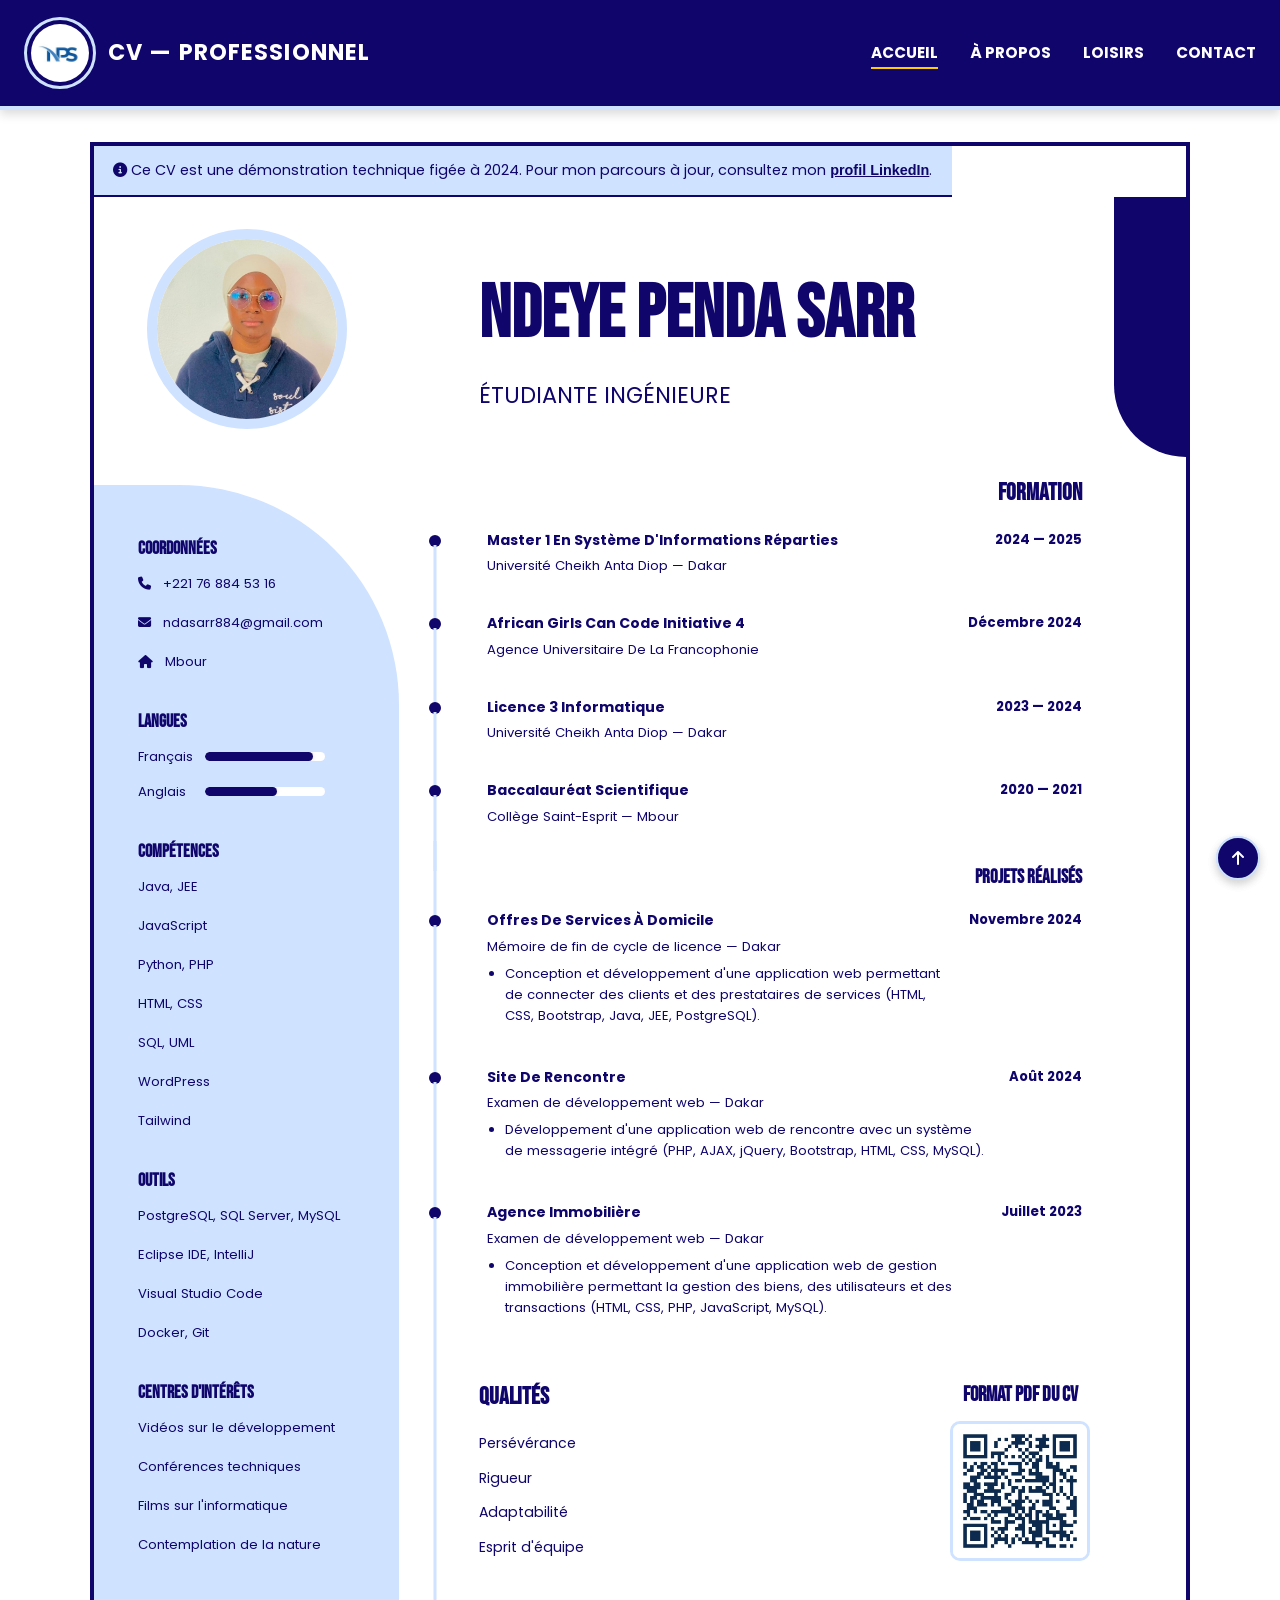
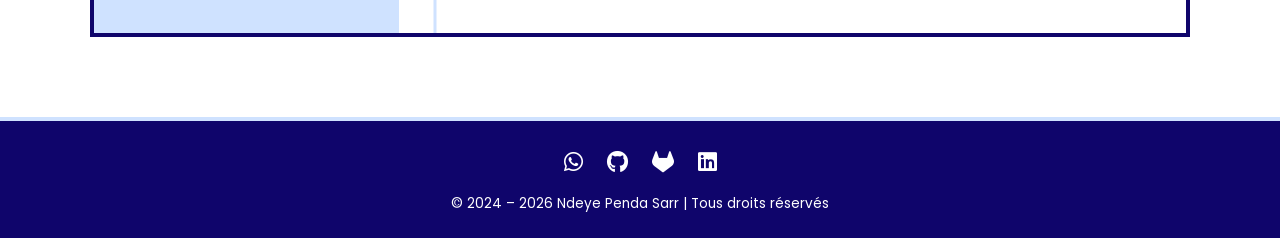
==== commit cb3baff8: "Refonte accessibilité, UX et robustesse du site CV - Ajout d'une bannière indiquant que le CV est fi" ====
--- a/index.html
+++ b/index.html
@@ -5,8 +5,6 @@
   <meta name="viewport" content="width=device-width, initial-scale=1.0">
   <meta name="theme-color" content="#0F056B">
   <meta name="description" content="CV professionnel de Ndeye Penda Sarr — Étudiante Ingénieure">
-
-  <!-- Open Graph / Réseaux sociaux -->
   <meta property="og:type" content="website">
   <meta property="og:title" content="Ndeye Penda Sarr — CV Professionnel">
   <meta property="og:description" content="CV professionnel de Ndeye Penda Sarr — Étudiante Ingénieure">
@@ -16,42 +14,25 @@
   <meta name="twitter:title" content="Ndeye Penda Sarr — CV Professionnel">
   <meta name="twitter:description" content="CV professionnel de Ndeye Penda Sarr — Étudiante Ingénieure">
   <meta name="twitter:image" content="https://ndeyependasarr.github.io/online-cv/images/profile-photo.jpg">
-
-  <!-- Favicon -->
   <link rel="icon" type="image/png" href="images/favicon.png">
-
-  <!-- Google Fonts -->
   <link rel="preconnect" href="https://fonts.googleapis.com">
   <link rel="preconnect" href="https://fonts.gstatic.com" crossorigin>
   <link href="https://fonts.googleapis.com/css2?family=Bebas+Neue&family=Poppins:wght@400;500;600;700&display=swap" rel="stylesheet">
-
-  <!-- Font Awesome -->
   <link href="https://cdnjs.cloudflare.com/ajax/libs/font-awesome/6.5.1/css/all.min.css" rel="stylesheet">
-
-  <!-- Feuille de style -->
   <link rel="stylesheet" href="css/style.css">
-
   <title>Accueil — NPS — CV</title>
 </head>
-
 <body>
-
   <a href="#conteneur" class="skip-link">Aller au contenu principal</a>
 
-  <!-- =====================================================
-       EN-TÊTE
-       ===================================================== -->
+  <!-- En-tête de secours (fallback) -->
   <header class="header" id="top">
     <div class="logo-container">
       <img src="images/logo-nps.jpg" alt="Logo NPS" class="logo">
       <p class="site-title">CV — Professionnel</p>
     </div>
-
     <input type="checkbox" id="check">
-    <label for="check" class="checkbtn" aria-label="Ouvrir le menu">
-      <i class="fas fa-bars"></i>
-    </label>
-
+    <label for="check" class="checkbtn" aria-label="Ouvrir le menu"><i class="fas fa-bars"></i></label>
     <nav aria-label="Navigation principale">
       <ul>
         <li><a href="index.html" class="active">Accueil</a></li>
@@ -62,15 +43,14 @@
     </nav>
   </header>
 
-  <!-- =====================================================
-       CONTENEUR PRINCIPAL
-       ===================================================== -->
   <main id="conteneur">
+    <!-- Note CV figé -->
+    <div class="cv-version-note" role="note">
+      <i class="fas fa-info-circle"></i> Ce CV est une démonstration technique figée à 2024. Pour mon parcours à jour, consultez mon <a href="https://www.linkedin.com/in/ndeye-penda-sarr-493150318/" target="_blank" rel="noopener">profil LinkedIn</a>.
+    </div>
 
-    <!-- Colonne gauche -->
     <div class="left">
       <img src="images/profile-photo.jpg" alt="Photo de profil de Ndeye Penda Sarr" width="670" height="700">
-
       <div class="coordonnees">
         <h4>Coordonnées</h4>
         <ul>
@@ -78,14 +58,13 @@
           <li><i class="fa fa-envelope" aria-hidden="true"></i> ndasarr884@gmail.com</li>
           <li><i class="fa fa-home" aria-hidden="true"></i> Mbour</li>
         </ul>
-        
         <h4>Langues</h4>
         <ul class="langues">
           <li>
             <div class="langue-item">
               <span>Français</span>
               <div class="progress-bar">
-                <div class="progress" data-level="90"></div>
+                <div class="progress" style="--level: 90%;"></div>
               </div>
             </div>
           </li>
@@ -93,151 +72,73 @@
             <div class="langue-item">
               <span>Anglais</span>
               <div class="progress-bar">
-                <div class="progress" data-level="60"></div>
+                <div class="progress" style="--level: 60%;"></div>
               </div>
             </div>
           </li>
         </ul>
-
         <h4>Compétences</h4>
         <ul>
-          <li>Java, JEE</li>
-          <li>JavaScript</li>
-          <li>Python, PHP</li>
-          <li>HTML, CSS</li>
-          <li>SQL, UML</li>
-          <li>WordPress</li>
-          <li>Tailwind</li>
+          <li>Java, JEE</li><li>JavaScript</li><li>Python, PHP</li><li>HTML, CSS</li><li>SQL, UML</li><li>WordPress</li><li>Tailwind</li>
         </ul>
-
         <h4>Outils</h4>
         <ul>
-          <li>PostgreSQL, SQL Server, MySQL</li>
-          <li>Eclipse IDE, IntelliJ</li>
-          <li>Visual Studio Code</li>
-          <li>Docker, Git</li>
+          <li>PostgreSQL, SQL Server, MySQL</li><li>Eclipse IDE, IntelliJ</li><li>Visual Studio Code</li><li>Docker, Git</li>
         </ul>
-        
         <h4>Centres d'intérêts</h4>
         <ul>
-          <li>Vidéos sur le développement</li>
-          <li>Conférences techniques</li>
-          <li>Films sur l'informatique</li>
-          <li>Contemplation de la nature</li>
+          <li>Vidéos sur le développement</li><li>Conférences techniques</li><li>Films sur l'informatique</li><li>Contemplation de la nature</li>
         </ul>
       </div>
     </div>
 
-    <!-- Colonne droite -->
     <div class="right">
       <h1>Ndeye Penda Sarr</h1>
       <p>Étudiante Ingénieure</p>
-
       <section class="formation">
         <h2>Formation</h2>
-
         <div class="formation-item">
-          <div class="fleft">
-            <h3>Master 1 En Système D'Informations Réparties</h3>
-            <p class="universite">Université Cheikh Anta Diop — Dakar</p>
-          </div>
-          <div class="fright">
-            <p class="date">2024 — 2025</p>
-          </div>
+          <div class="fleft"><h3>Master 1 En Système D'Informations Réparties</h3><p class="universite">Université Cheikh Anta Diop — Dakar</p></div>
+          <div class="fright"><p class="date">2024 — 2025</p></div>
+        </div>
+        <div class="formation-item">
+          <div class="fleft"><h3>African Girls Can Code Initiative 4</h3><p class="universite">Agence Universitaire De La Francophonie</p></div>
+          <div class="fright"><p class="date">Décembre 2024</p></div>
+        </div>
+        <div class="formation-item">
+          <div class="fleft"><h3>Licence 3 Informatique</h3><p class="universite">Université Cheikh Anta Diop — Dakar</p></div>
+          <div class="fright"><p class="date">2023 — 2024</p></div>
+        </div>
+        <div class="formation-item">
+          <div class="fleft"><h3>Baccalauréat Scientifique</h3><p class="universite">Collège Saint-Esprit — Mbour</p></div>
+          <div class="fright"><p class="date">2020 — 2021</p></div>
         </div>
 
+        <h3 class="projets">Projets Réalisés</h3>
         <div class="formation-item">
-          <div class="fleft">
-            <h3>African Girls Can Code Initiative 4</h3>
-            <p class="universite">Agence Universitaire De La Francophonie</p>
-          </div>
-          <div class="fright">
-            <p class="date">Décembre 2024</p>
-          </div>
+          <div class="fleft"><h3>Offres de services à domicile</h3><p class="universite">Mémoire de fin de cycle de licence — Dakar</p><ul><li>Conception et développement d'une application web permettant de connecter des clients et des prestataires de services (HTML, CSS, Bootstrap, Java, JEE, PostgreSQL).</li></ul></div>
+          <div class="fright"><p class="date">Novembre 2024</p></div>
         </div>
-
         <div class="formation-item">
-          <div class="fleft">
-            <h3>Licence 3 Informatique</h3>
-            <p class="universite">Université Cheikh Anta Diop — Dakar</p>
-          </div>
-          <div class="fright">
-            <p class="date">2023 — 2024</p>
-          </div>
+          <div class="fleft"><h3>Site de rencontre</h3><p class="universite">Examen de développement web — Dakar</p><ul><li>Développement d'une application web de rencontre avec un système de messagerie intégré (PHP, AJAX, jQuery, Bootstrap, HTML, CSS, MySQL).</li></ul></div>
+          <div class="fright"><p class="date">Août 2024</p></div>
         </div>
-
         <div class="formation-item">
-          <div class="fleft">
-            <h3>Baccalauréat Scientifique</h3>
-            <p class="universite">Collège Saint-Esprit — Mbour</p>
-          </div>
-          <div class="fright">
-            <p class="date">2020 — 2021</p>
-          </div>
-        </div>
-
-        <h2 class="projets">Projets Réalisés</h2>
-
-        <div class="formation-item">
-          <div class="fleft">
-            <h3>Offres de services à domicile</h3>
-            <p class="universite">Mémoire de fin de cycle de licence — Dakar</p>
-            <ul>
-              <li>Conception et développement d'une application web permettant de connecter des clients et des prestataires de services (HTML, CSS, Bootstrap, Java, JEE, PostgreSQL).</li>
-            </ul>
-          </div>
-          <div class="fright">
-            <p class="date">Novembre 2024</p>
-          </div>
-        </div>
-
-        <div class="formation-item">
-          <div class="fleft">
-            <h3>Site de rencontre</h3>
-            <p class="universite">Examen de développement web — Dakar</p>
-            <ul>
-              <li>Développement d'une application web de rencontre avec un système de messagerie intégré (PHP, AJAX, jQuery, Bootstrap, HTML, CSS, MySQL).</li>
-            </ul>
-          </div>
-          <div class="fright">
-            <p class="date">Août 2024</p>
-          </div>
-        </div>
-
-        <div class="formation-item">
-          <div class="fleft">
-            <h3>Agence Immobilière</h3>
-            <p class="universite">Examen de développement web — Dakar</p>
-            <ul>
-              <li>Conception et développement d'une application web de gestion immobilière permettant la gestion des biens, des utilisateurs et des transactions (HTML, CSS, PHP, JavaScript, MySQL).</li>
-            </ul>
-          </div>
-          <div class="fright">
-            <p class="date">Juillet 2023</p>
-          </div>
+          <div class="fleft"><h3>Agence Immobilière</h3><p class="universite">Examen de développement web — Dakar</p><ul><li>Conception et développement d'une application web de gestion immobilière permettant la gestion des biens, des utilisateurs et des transactions (HTML, CSS, PHP, JavaScript, MySQL).</li></ul></div>
+          <div class="fright"><p class="date">Juillet 2023</p></div>
         </div>
       </section>
-
       <div class="qualites-container">
         <div>
           <h2 class="Qualites">Qualités</h2>
-          <ul class="liste-qualites">
-            <li>Persévérance</li>
-            <li>Rigueur</li>
-            <li>Adaptabilité</li>
-            <li>Esprit d'équipe</li>
-          </ul>
+          <ul class="liste-qualites"><li>Persévérance</li><li>Rigueur</li><li>Adaptabilité</li><li>Esprit d'équipe</li></ul>
         </div>
-
         <div class="Image">
           <h2 class="pdf">Format PDF du CV</h2>
-          <a href="NPS-Cv-Pro.pdf" target="_blank" rel="noopener" aria-label="Télécharger le CV en PDF">
-            <img src="images/qr-code-cv.jpg" alt="QR code vers le CV PDF" id="image" width="161" height="160">
-          </a>
+          <a href="NPS-Cv-Pro.pdf" target="_blank" rel="noopener" aria-label="Télécharger le CV en PDF"><img src="images/qr-code-cv.jpg" alt="QR code vers le CV PDF" id="image" width="161" height="160"></a>
         </div>
       </div>
     </div>
-
     <div class="color" aria-hidden="true"></div>
   </main>
 
@@ -250,13 +151,8 @@
     </ul>
     <p>&copy; 2024 – 2026 Ndeye Penda Sarr | Tous droits réservés</p>
   </footer>
+  <a href="#top" class="back-to-top" aria-label="Retour en haut de page"><i class="fas fa-arrow-up" aria-hidden="true"></i></a>
 
-  <a href="#top" class="back-to-top" aria-label="Retour en haut de page">
-    <i class="fas fa-arrow-up" aria-hidden="true"></i>
-  </a>
-
-<!-- Script commun du site -->
   <script src="js/main.js" defer></script>
-
 </body>
-</html>
+</html>
--- a/css/style.css
+++ b/css/style.css
@@ -34,7 +34,6 @@
 
 html { scroll-behavior: smooth; }
 
-/* Lien d'évitement — visible uniquement à la navigation clavier */
 .skip-link {
   position:         absolute;
   left:             12px;
@@ -50,7 +49,6 @@
 }
 .skip-link:focus { top: 0; }
 
-/* Focus clavier visible sur tous les éléments interactifs */
 a:focus-visible,
 button:focus-visible,
 input:focus-visible,
@@ -59,7 +57,6 @@
   outline-offset: 2px;
 }
 
-/* Respect des préférences d'accessibilité : réduire les animations */
 @media (prefers-reduced-motion: reduce) {
   html { scroll-behavior: auto; }
   *,
@@ -78,8 +75,23 @@
   overflow-x:       hidden;
 }
 
+/* Note explicative CV */
+.cv-version-note {
+  background-color: var(--color-light);
+  color: var(--color-primary);
+  font-size: 0.9rem;
+  padding: 0.8rem 1.2rem;
+  border-bottom: 2px solid var(--color-primary);
+  text-align: center;
+}
+.cv-version-note a {
+  color: var(--color-primary);
+  font-weight: 600;
+  text-decoration: underline;
+}
+
 /* ============================================================
-   COMMUN — Header, navigation, footer (toutes les pages)
+   COMMUN — Header, navigation, footer
    ============================================================ */
 .header {
   display:          flex;
@@ -141,10 +153,6 @@
   border-bottom-color: var(--color-accent);
 }
 
-/* ============================================================
-   TITRE DE PAGE COMMUN — À propos / Loisirs / Contact
-   Unifie la taille, la couleur et le style des 3 titres de page
-   ============================================================ */
 .page-title {
   font-family:    var(--font-display);
   font-size:      clamp(1.8rem, 4.5vw, 2.6rem);
@@ -224,7 +232,7 @@
 }
 
 /* ============================================================
-   PAGE ACCUEIL (index.html)
+   PAGE ACCUEIL
    ============================================================ */
 #conteneur {
   display:      flex;
@@ -232,10 +240,10 @@
   position:     relative;
   width:        90%;
   max-width:    var(--container-max);
-  margin:       40px auto 80px;
+  margin:       2rem auto 5rem;
   border:       4px solid var(--color-primary);
   flex-wrap:    wrap;
-  overflow:     hidden; /* coupe le segment final de la timeline à la bordure basse */
+  overflow:     hidden;
 }
 
 .left {
@@ -253,18 +261,17 @@
   border-radius: 50%;
   object-fit:    cover;
   border:        10px solid var(--color-light);
-  margin:        32px 24px 16px;
-}
-
-/* Bloc coordonnées */
+  margin:        2rem 1.5rem 1rem;
+}
+
 .coordonnees {
   width:                   100%;
   background-color:        var(--color-light);
   border-top-right-radius: 220px;
-  padding:                 40px 24px 60px;
+  padding:                 2.5rem 1.5rem 3.75rem;
   flex:                    1;
   min-height:              0;
-  margin-top:              40px;
+  margin-top:              2.5rem;
 }
 
 .coordonnees h4 {
@@ -272,36 +279,36 @@
   text-transform: uppercase;
   color:          var(--color-primary);
   font-size:      1.1rem;
-  margin:         36px 0 10px 20px;
-}
-
-.coordonnees h4:first-of-type { margin-top: 10px; }
+  margin:         2.25rem 0 0.625rem 1.25rem;
+}
+
+.coordonnees h4:first-of-type { margin-top: 0.625rem; }
 
 .coordonnees ul {
   list-style:   none;
-  padding-left: 20px;
+  padding-left: 1.25rem;
 }
 
 .coordonnees ul:not(.langues) li {
   color:         var(--color-primary);
   font-size:     0.82rem;
-  margin-bottom: 18px;
+  margin-bottom: 1.125rem;
   display:       flex;
   align-items:   center;
-  gap:           12px;
-}
-
-.langues { padding-left: 20px; }
+  gap:           0.75rem;
+}
+
+.langues { padding-left: 1.25rem; }
 
 .langues li {
   display:       block;
-  margin-bottom: 14px;
+  margin-bottom: 0.875rem;
 }
 
 .langue-item {
   display:     flex;
   align-items: center;
-  gap:         12px;
+  gap:         0.75rem;
 }
 
 .langue-item span {
@@ -326,28 +333,15 @@
   border-radius:    5px;
   display:          block;
   box-shadow:       0 0 4px rgba(0, 0, 0, 0.15);
-}
-
-/* Niveaux de langue : remplace les anciens styles inline width="..." */
-.progress[data-level="90"] { width: 90%; }
-.progress[data-level="60"] { width: 60%; }
-
-/* ------------------------------------------------------------
-   Timeline "Formation / Projets"
-   Points et segments générés en pseudo-éléments, positionnés
-   RELATIVEMENT à chaque .formation-item.
-   Chaque item dessine le SEGMENT qui le relie au suivant :
-   par construction, la ligne démarre au premier point et
-   s'arrête au dernier — aucun débordement possible, même si
-   le contenu change ou reflowe.
-   --timeline-x : distance entre le bord des items et l'axe.
-   ------------------------------------------------------------ */
+  width: var(--level);  /* utilisation de la variable inline */
+}
+
+/* Timeline */
 .formation { --timeline-x: -52px; }
 
 .formation-item,
 .formation .projets { position: relative; }
 
-/* Un point par entrée, ancré sur l'item lui-même */
 .formation-item::before {
   content:          "";
   position:         absolute;
@@ -360,9 +354,6 @@
   transform:        translateX(-50%);
 }
 
-/* Segment reliant le point de l'item à celui de l'item suivant
-   (descend sous le point et rejoint le point d'après :
-   marge inter-items 20px + position du point suivant 6px) */
 .formation-item::after {
   content:          "";
   position:         absolute;
@@ -374,15 +365,9 @@
   transform:        translateX(-50%);
 }
 
-/* Le dernier item prolonge la ligne jusqu'au bas du conteneur,
-   comme sur le design original : son segment est volontairement
-   très long, et #conteneur (overflow: hidden) le coupe pile
-   à sa bordure basse */
 .formation-item:last-of-type::after { bottom: -2000px; }
 
-/* Le titre "Projets Réalisés" s'intercale entre deux items :
-   il porte son propre segment pour assurer la continuité
-   de la ligne à travers lui */
+
 .formation .projets::before {
   content:          "";
   position:         absolute;
@@ -402,10 +387,9 @@
   border-bottom-left-radius: 220px;
 }
 
-/* Colonne de droite (CV principal) — usage propre à index.html */
 .right {
   flex:      2;
-  padding:   0 24px 0 80px;
+  padding:   0 1.5rem 0 5rem;
   position:  relative;
   min-width: 280px;
 }
@@ -416,7 +400,7 @@
   color:          var(--color-primary);
   font-size:      clamp(2.4rem, 6vw, 4.6rem);
   font-weight:    bold;
-  margin-top:     60px;
+  margin-top:     3.75rem;
   margin-bottom:  0;
 }
 
@@ -424,8 +408,8 @@
   text-transform: uppercase;
   color:          var(--color-primary);
   font-size:      clamp(1rem, 2.2vw, 1.4rem);
-  margin-top:     4px;
-  margin-bottom:  24px;
+  margin-top:     0.25rem;
+  margin-bottom:  1.5rem;
 }
 
 .right img,
@@ -436,8 +420,8 @@
 }
 
 .formation {
-  margin-top: 60px;
-  padding:    0 8px;
+  margin-top: 3.75rem;
+  padding:    0 0.5rem;
 }
 
 .formation h2,
@@ -447,16 +431,25 @@
   color:          var(--color-primary);
   font-size:      1.5rem;
   text-align:     right;
-  margin-bottom:  16px;
+  margin-bottom:  1rem;
+}
+
+.formation h3.projets {
+  font-size: 1.2rem;
+  margin-bottom: 1rem;
+  text-align: right;
+  text-transform: uppercase;
+  color: var(--color-primary);
+  font-family: var(--font-display);
 }
 
 .formation-item {
   display:         flex;
   justify-content: space-between;
   align-items:     flex-start;
-  gap:             16px;
-  margin-bottom:   20px;
-  padding-bottom:  16px;
+  gap:             1rem;
+  margin-bottom:   1.25rem;
+  padding-bottom:  1rem;
   flex-wrap:       wrap;
 }
 
@@ -467,7 +460,7 @@
   color:          var(--color-primary);
   font-size:      0.88rem;
   font-weight:    bold;
-  margin-bottom:  4px;
+  margin-bottom:  0.25rem;
 }
 
 .fleft .universite {
@@ -477,14 +470,14 @@
 }
 
 .fleft ul {
-  padding-left: 18px;
-  margin-top:   6px;
+  padding-left: 1.125rem;
+  margin-top:   0.375rem;
 }
 
 .fleft ul li {
   color:         var(--color-primary);
   font-size:     0.82rem;
-  margin-bottom: 4px;
+  margin-bottom: 0.25rem;
 }
 
 .fright {
@@ -505,9 +498,9 @@
   align-items:     flex-start;
   justify-content: space-between;
   flex-wrap:       wrap;
-  gap:             24px;
-  margin-top:      40px;
-  padding-bottom:  32px;
+  gap:             1.5rem;
+  margin-top:      2.5rem;
+  padding-bottom:  2rem;
 }
 
 .Qualites {
@@ -515,7 +508,7 @@
   text-transform: uppercase;
   color:          var(--color-primary);
   font-size:      1.5rem;
-  margin-bottom:  16px;
+  margin-bottom:  1rem;
 }
 
 .liste-qualites {
@@ -525,14 +518,14 @@
   font-size:  0.88rem;
 }
 
-.liste-qualites li { margin-bottom: 12px; }
+.liste-qualites li { margin-bottom: 0.75rem; }
 
 .qualites-container .pdf {
   font-family:    var(--font-display);
   text-transform: uppercase;
   color:          var(--color-primary);
   font-size:      1.3rem;
-  margin-bottom:  10px;
+  margin-bottom:  0.625rem;
   text-align:     center;
 }
 
@@ -550,30 +543,28 @@
 .Image { text-align: center; }
 
 /* ============================================================
-   PAGE À PROPOS (propos.html)
+   PAGE À PROPOS
    ============================================================ */
 #conteneur1 {
   max-width: 90%;
-  margin:    24px auto 0;
-  padding:   0 12px;
-}
-
-/* Titre de page — usage propre à propos.html (anciennement nommé .right,
-   renommé pour ne pas entrer en conflit avec le .right de la page Accueil) */
-.page-heading { margin-bottom: 12px; }
+  margin:    1.5rem auto 0;
+  padding:   0 0.75rem;
+}
+
+.page-heading { margin-bottom: 0.75rem; }
 
 .color1 {
   height:           4px;
   background-color: var(--color-light);
-  margin-bottom:    20px;
+  margin-bottom:    1.25rem;
 }
 
 .sections {
   background:    var(--color-bg);
-  padding:       24px;
+  padding:       1.5rem;
   border-radius: var(--radius);
   box-shadow:    var(--shadow-md);
-  margin-bottom: 24px;
+  margin-bottom: 1.5rem;
   border:        2px solid var(--color-light);
 }
 
@@ -582,13 +573,13 @@
   line-height: 1.8;
   color:       var(--color-muted);
   text-align:  justify;
-  margin:      10px 0;
+  margin:      0.625rem 0;
 }
 
 .section4 {
   max-width: 90%;
-  margin:    40px auto 20px;
-  padding:   0 12px;
+  margin:    2.5rem auto 1.25rem;
+  padding:   0 0.75rem;
 }
 
 .section4 h2 {
@@ -596,24 +587,24 @@
   color:          var(--color-primary);
   text-align:     center;
   text-transform: uppercase;
-  margin-bottom:  12px;
+  margin-bottom:  0.75rem;
 }
 
 .section4 > p {
   font-size:     1rem;
   color:         var(--color-muted);
   text-align:    center;
-  margin-bottom: 20px;
+  margin-bottom: 1.25rem;
 }
 
 .projects-container,
 .projects-container1 {
   display:               grid;
   grid-template-columns: repeat(auto-fit, minmax(280px, 1fr));
-  gap:                   20px;
-}
-
-.projects-container { margin-bottom: 24px; }
+  gap:                   1.25rem;
+}
+
+.projects-container { margin-bottom: 1.5rem; }
 
 .project-item {
   background:     var(--color-white);
@@ -637,7 +628,7 @@
   font-size:      1.2rem;
   color:          var(--color-primary);
   text-transform: uppercase;
-  padding:        12px 10px 6px;
+  padding:        0.75rem 0.625rem 0.375rem;
 }
 
 .project-image {
@@ -648,11 +639,10 @@
   display:          block;
 }
 
-/* Témoignages */
 .section6 {
   max-width: 90%;
-  margin:    40px auto 60px;
-  padding:   0 12px;
+  margin:    2.5rem auto 3.75rem;
+  padding:   0 0.75rem;
 }
 
 .section6 h2 {
@@ -660,26 +650,26 @@
   color:          var(--color-primary);
   text-align:     center;
   text-transform: uppercase;
-  margin-bottom:  12px;
+  margin-bottom:  0.75rem;
 }
 
 .section6 > p {
   font-size:     1rem;
   color:         var(--color-muted);
   text-align:    center;
-  margin-bottom: 20px;
+  margin-bottom: 1.25rem;
 }
 
 .testimonials-container {
   display:               grid;
   grid-template-columns: repeat(auto-fit, minmax(280px, 1fr));
-  gap:                   20px;
+  gap:                   1.25rem;
 }
 
 .testimonial-item {
   background:    var(--color-white);
   border-radius: var(--radius);
-  padding:       24px;
+  padding:       1.5rem;
   box-shadow:    var(--shadow-md);
   text-align:    center;
   border:        2px solid var(--color-light);
@@ -696,7 +686,7 @@
   height:        110px;
   border-radius: 50%;
   object-fit:    cover;
-  margin-bottom: 14px;
+  margin-bottom: 0.875rem;
   border:        3px solid var(--color-primary);
   box-shadow:    0 2px 5px rgba(0, 0, 0, 0.18);
   transition:    transform var(--transition);
@@ -708,7 +698,7 @@
   font-size:   0.95rem;
   line-height: 1.6;
   color:       var(--color-muted);
-  margin:      0 0 10px;
+  margin:      0 0 0.625rem;
   font-style:  italic;
 }
 
@@ -720,20 +710,20 @@
 }
 
 /* ============================================================
-   PAGE LOISIRS (Loisir.html)
+   PAGE LOISIRS
    ============================================================ */
 .contenur_Loisir {
   max-width: 1200px;
-  margin:    40px auto 60px;
-  padding:   40px 24px;
-}
-
-.loisirs-title { margin-bottom: 32px; }
+  margin:    2.5rem auto 3.75rem;
+  padding:   2.5rem 1.5rem;
+}
+
+.loisirs-title { margin-bottom: 2rem; }
 
 .hobbies-grid {
   display:               grid;
   grid-template-columns: repeat(auto-fit, minmax(250px, 1fr));
-  gap:                   24px;
+  gap:                   1.5rem;
 }
 
 .hobby-card {
@@ -791,13 +781,13 @@
   color:      var(--color-primary);
 }
 
-.hobby-caption { padding: 14px 16px 18px; }
+.hobby-caption { padding: 0.875rem 1rem 1.125rem; }
 
 .hobby-caption h3 {
   font-size:      1rem;
   color:          var(--color-primary);
   text-transform: uppercase;
-  margin-bottom:  6px;
+  margin-bottom:  0.375rem;
 }
 
 .hobby-caption p {
@@ -806,29 +796,28 @@
   margin:    0;
 }
 
-/* Galerie du camp de codage — carrousel horizontal */
 .camp-gallery {
-  margin-top:    36px;
+  margin-top:    2.25rem;
   background:    var(--color-white);
   border:        2px solid var(--color-light);
   border-radius: var(--radius);
   box-shadow:    var(--shadow-md);
-  padding:       26px 0 30px;
+  padding:       1.625rem 0 1.875rem;
 }
 
 .camp-gallery-header {
   display:         flex;
   align-items:     flex-end;
   justify-content: space-between;
-  gap:             16px;
-  padding:         0 28px 18px;
+  gap:             1rem;
+  padding:         0 1.75rem 1.125rem;
 }
 
 .camp-gallery-header h3 {
   font-size:      1.1rem;
   color:          var(--color-primary);
   text-transform: uppercase;
-  margin-bottom:  6px;
+  margin-bottom:  0.375rem;
 }
 
 .camp-gallery-header p {
@@ -854,10 +843,15 @@
   transition:       background-color var(--transition), color var(--transition), transform var(--transition);
 }
 
-.camp-gallery-arrow:hover {
+.camp-gallery-arrow:hover:not(:disabled) {
   background-color: var(--color-accent);
   color:            var(--color-primary);
   transform:        translateY(-2px);
+}
+
+.camp-gallery-arrow:disabled {
+  opacity: 0.4;
+  cursor: default;
 }
 
 .camp-gallery-track {
@@ -865,7 +859,7 @@
   gap:                  16px;
   overflow-x:           auto;
   scroll-snap-type:     x mandatory;
-  padding:              4px 28px 14px;
+  padding:              4px 1.75rem 0.875rem;
   scrollbar-width:      thin;
   scrollbar-color:      var(--color-light) transparent;
 }
@@ -904,26 +898,15 @@
 .camp-photo.camp-document { background: var(--color-light); }
 .camp-photo.camp-document img { object-fit: contain; background: var(--color-light); }
 
-@media (max-width: 768px) {
-  .camp-photo { width: 180px; height: 230px; }
-}
-
-@media (max-width: 480px) {
-  .camp-gallery-header { flex-direction: column; align-items: flex-start; }
-  .camp-photo { width: 150px; height: 195px; }
-  .camp-gallery-track { padding: 4px 16px 12px; }
-  .camp-gallery-header { padding: 0 16px 16px; }
-}
-
 /* ============================================================
-   PAGE CONTACT (contact.html)
+   PAGE CONTACT
    ============================================================ */
-.contact { margin: 44px 0 20px; }
+.contact { margin: 2.75rem 0 1.25rem; }
 
 .form {
   max-width:        600px;
-  margin:           0 auto 80px;
-  padding:          28px 24px;
+  margin:           0 auto 5rem;
+  padding:          1.75rem 1.5rem;
   background-color: var(--color-bg);
   border-radius:    var(--radius);
   box-shadow:       var(--shadow-md);
@@ -935,7 +918,7 @@
   width:            72px;
   height:           72px;
   border-radius:    50%;
-  margin:           0 auto 20px;
+  margin:           0 auto 1.25rem;
   border:           2px solid var(--color-primary);
   background-color: var(--color-primary);
   padding:          4px;
@@ -945,13 +928,13 @@
 .form form {
   display:        flex;
   flex-direction: column;
-  gap:            20px;
+  gap:            1.25rem;
 }
 
 .form p {
   display:               grid;
   grid-template-columns: 1fr 1fr;
-  gap:                   16px 24px;
+  gap:                   1rem 1.5rem;
   margin:                0;
   align-items:           start;
 }
@@ -967,15 +950,22 @@
   display:        block;
   font-size:      0.9rem;
   color:          var(--color-primary);
-  margin-bottom:  4px;
+  margin-bottom:  0.25rem;
   font-weight:    bold;
   text-transform: uppercase;
+}
+
+.field-hint {
+  font-size: 0.8rem;
+  color: #666;
+  margin-top: 0.25rem;
+  grid-column: 1;
 }
 
 .form input.stylePlaceholder,
 .form textarea.textarea-placeholder {
   width:            100%;
-  padding:          10px 12px;
+  padding:          0.625rem 0.75rem;
   border:           2px solid var(--color-light);
   border-radius:    6px;
   font-family:      var(--font-body);
@@ -999,7 +989,7 @@
 
 .form input[type="submit"],
 .form input[type="reset"] {
-  padding:        10px 22px;
+  padding:        0.625rem 1.375rem;
   border:         none;
   border-radius:  6px;
   font-family:    var(--font-display);
@@ -1027,26 +1017,58 @@
   color:            var(--color-primary);
 }
 
+.form-message {
+  max-width: 600px;
+  margin: 0 auto 1rem;
+  padding: 0.625rem 1rem;
+  border-radius: var(--radius);
+  font-size: 0.9rem;
+  text-align: center;
+  role: alert;
+  aria-live: assertive;
+}
+.form-message-success {
+  background-color: #d4edda;
+  color: #155724;
+  border: 1px solid #c3e6cb;
+}
+.form-message-error {
+  background-color: #f8d7da;
+  color: #721c24;
+  border: 1px solid #f5c6cb;
+}
+
+.required {
+  color: #d00;
+  font-weight: bold;
+  margin-left: 2px;
+}
+.optional {
+  font-size: 0.8rem;
+  color: #888;
+  font-weight: normal;
+  text-transform: none;
+  margin-left: 4px;
+}
+
 /* ============================================================
-   MEDIA QUERIES (consolidées, de la plus large à la plus étroite)
+   MEDIA QUERIES
    ============================================================ */
 
-/* Accueil — harmonisation de la mise en page CV */
 @media (max-width: 1192px) {
   .color,
   .formation-item::before,
   .formation-item::after,
   .formation .projets::before { display: none; }
-  .right { padding: 0 24px; }
+  .right { padding: 0 1.5rem; }
   .formation h2, .formation .projets { text-align: center; }
 }
 
 @media (max-width: 900px) {
   .formation-item { flex-direction: column; }
-  .fright { text-align: left; margin-top: 4px; }
-}
-
-/* Menu burger (toutes les pages) */
+  .fright { text-align: left; margin-top: 0.25rem; }
+}
+
 @media (max-width: 858px) {
   .checkbtn {
     display:     block;
@@ -1062,33 +1084,31 @@
     flex-direction:   column;
     align-items:      center;
     justify-content:  flex-start;
-    padding-top:      32px;
+    padding-top:      2rem;
     gap:              0;
     transition:       left var(--transition);
     z-index:          90;
   }
-  nav ul li { margin: 16px 0; }
+  nav ul li { margin: 1rem 0; }
   nav ul li a { font-size: 1rem; }
   #check:checked ~ nav ul { left: 0; }
 }
 
 @media (max-width: 768px) {
-  /* Accueil */
   #conteneur { width: 95%; }
-  .left > img { margin: 24px auto 0; }
-  .coordonnees { border-top-right-radius: 60px; padding: 32px 24px 40px; }
-  .right > h1 { text-align: center; margin-top: 32px; }
+  .left > img { margin: 1.5rem auto 0; }
+  .coordonnees { border-top-right-radius: 60px; padding: 2rem 1.5rem 2.5rem; }
+  .right > h1 { text-align: center; margin-top: 2rem; }
   .right > p { text-align: center; }
 
-  /* À propos / Loisirs / Contact */
-  .contenur_Loisir { padding: 24px 16px; }
+  .contenur_Loisir { padding: 1.5rem 1rem; }
   .hobby-img { height: 160px; }
   .section4 h2, .section6 h2 { font-size: 1.5rem; }
   .project-item h3 { font-size: 1.05rem; }
   .testimonial-image { width: 90px; height: 90px; }
   .testimonial-text  { font-size: 0.9rem; }
-  .contact { margin: 32px 0 16px; }
-  .form { max-width: 95%; padding: 18px 16px; }
+  .contact { margin: 2rem 0 1rem; }
+  .form { max-width: 95%; padding: 1.125rem 1rem; }
   .form p { grid-template-columns: 1fr; }
   .form p > label,
   .form p > input {
@@ -1096,19 +1116,18 @@
     grid-row:    auto !important;
   }
   .form input.stylePlaceholder,
-  .form textarea.textarea-placeholder { font-size: 0.9rem; padding: 9px; }
+  .form textarea.textarea-placeholder { font-size: 0.9rem; padding: 0.5625rem; }
   .form label { font-size: 0.85rem; }
   .form input[type="submit"],
-  .form input[type="reset"] { font-size: 1rem; padding: 9px 16px; }
+  .form input[type="reset"] { font-size: 1rem; padding: 0.5625rem 1rem; }
 }
 
 @media (max-width: 480px) {
-  /* Accueil */
   .left > img { width: 150px; height: 150px; }
   .coordonnees { border-top-right-radius: 32px; }
   .coordonnees h4 { margin-left: 0; }
-  .coordonnees ul { padding-left: 12px; }
-  .langues { padding-left: 12px; }
+  .coordonnees ul { padding-left: 0.75rem; }
+  .langues { padding-left: 0.75rem; }
   .right > h1 { font-size: 2.2rem; }
   .right > p { font-size: 0.95rem; }
   .formation h2, .formation .projets { font-size: 1.2rem; text-align: center; }
@@ -1116,9 +1135,8 @@
   #image { width: 110px; height: 110px; }
   .qualites-container .pdf { font-size: 1.1rem; }
 
-  /* À propos / Loisirs / Contact */
   .hobbies-grid { grid-template-columns: 1fr; }
-  .sections { padding: 14px; }
+  .sections { padding: 0.875rem; }
   .sections p { font-size: 0.9rem; }
   .section4 h2, .section6 h2 { font-size: 1.3rem; }
   .project-image  { height: 180px; }
@@ -1127,17 +1145,80 @@
   .testimonial-image  { width: 76px; height: 76px; }
   .testimonial-text   { font-size: 0.85rem; }
   .testimonial-author { font-size: 0.82rem; }
-  .contact { margin: 24px 0 12px; }
-  .form { max-width: 98%; padding: 14px 12px; }
+  .contact { margin: 1.5rem 0 0.75rem; }
+  .form { max-width: 98%; padding: 0.875rem 0.75rem; }
   .form img { width: 52px; height: 52px; }
   .form input.stylePlaceholder,
-  .form textarea.textarea-placeholder { font-size: 0.85rem; padding: 8px; }
+  .form textarea.textarea-placeholder { font-size: 0.85rem; padding: 0.5rem; }
   .form label { font-size: 0.8rem; }
   .form input[type="submit"],
   .form input[type="reset"] {
     width:     100%;
-    margin:    4px 0;
+    margin:    0.25rem 0;
     font-size: 1rem;
-    padding:   9px;
-  }
-}
+    padding:   0.5625rem;
+  }
+}
+
+/* ============================================================
+   MODE SOMBRE
+   ============================================================ */
+@media (prefers-color-scheme: dark) {
+  :root {
+    --color-primary:   #8aabff;
+    --color-light:     #1e2a44;
+    --color-accent:    #ffcc00;
+    --color-white:     #121212;
+    --color-bg:        #1a1a1a;
+    --color-text:      #e0e0e0;
+    --color-muted:     #b0b0b0;
+    --shadow-md:       0 4px 10px rgba(0,0,0,0.5);
+  }
+
+  body {
+    background-color: #121212;
+    color: var(--color-text);
+  }
+
+  .header,
+  .footer,
+  .back-to-top,
+  .color {
+    background-color: #0a0f2a;
+  }
+
+  .cv-version-note {
+    background-color: #1e2a44;
+    color: var(--color-primary);
+    border-color: var(--color-primary);
+  }
+
+  .coordonnees {
+    background-color: var(--color-light);
+  }
+
+  .form {
+    background-color: var(--color-bg);
+    border-color: var(--color-light);
+  }
+
+  .form input.stylePlaceholder,
+  .form textarea.textarea-placeholder {
+    background-color: #2a2a2a;
+    color: var(--color-text);
+    border-color: #444;
+  }
+
+  .camp-gallery {
+    background-color: var(--color-bg);
+  }
+
+  .camp-gallery-arrow {
+    background-color: var(--color-white);
+    color: var(--color-primary);
+  }
+
+  .progress-bar {
+    background-color: #333;
+  }
+}
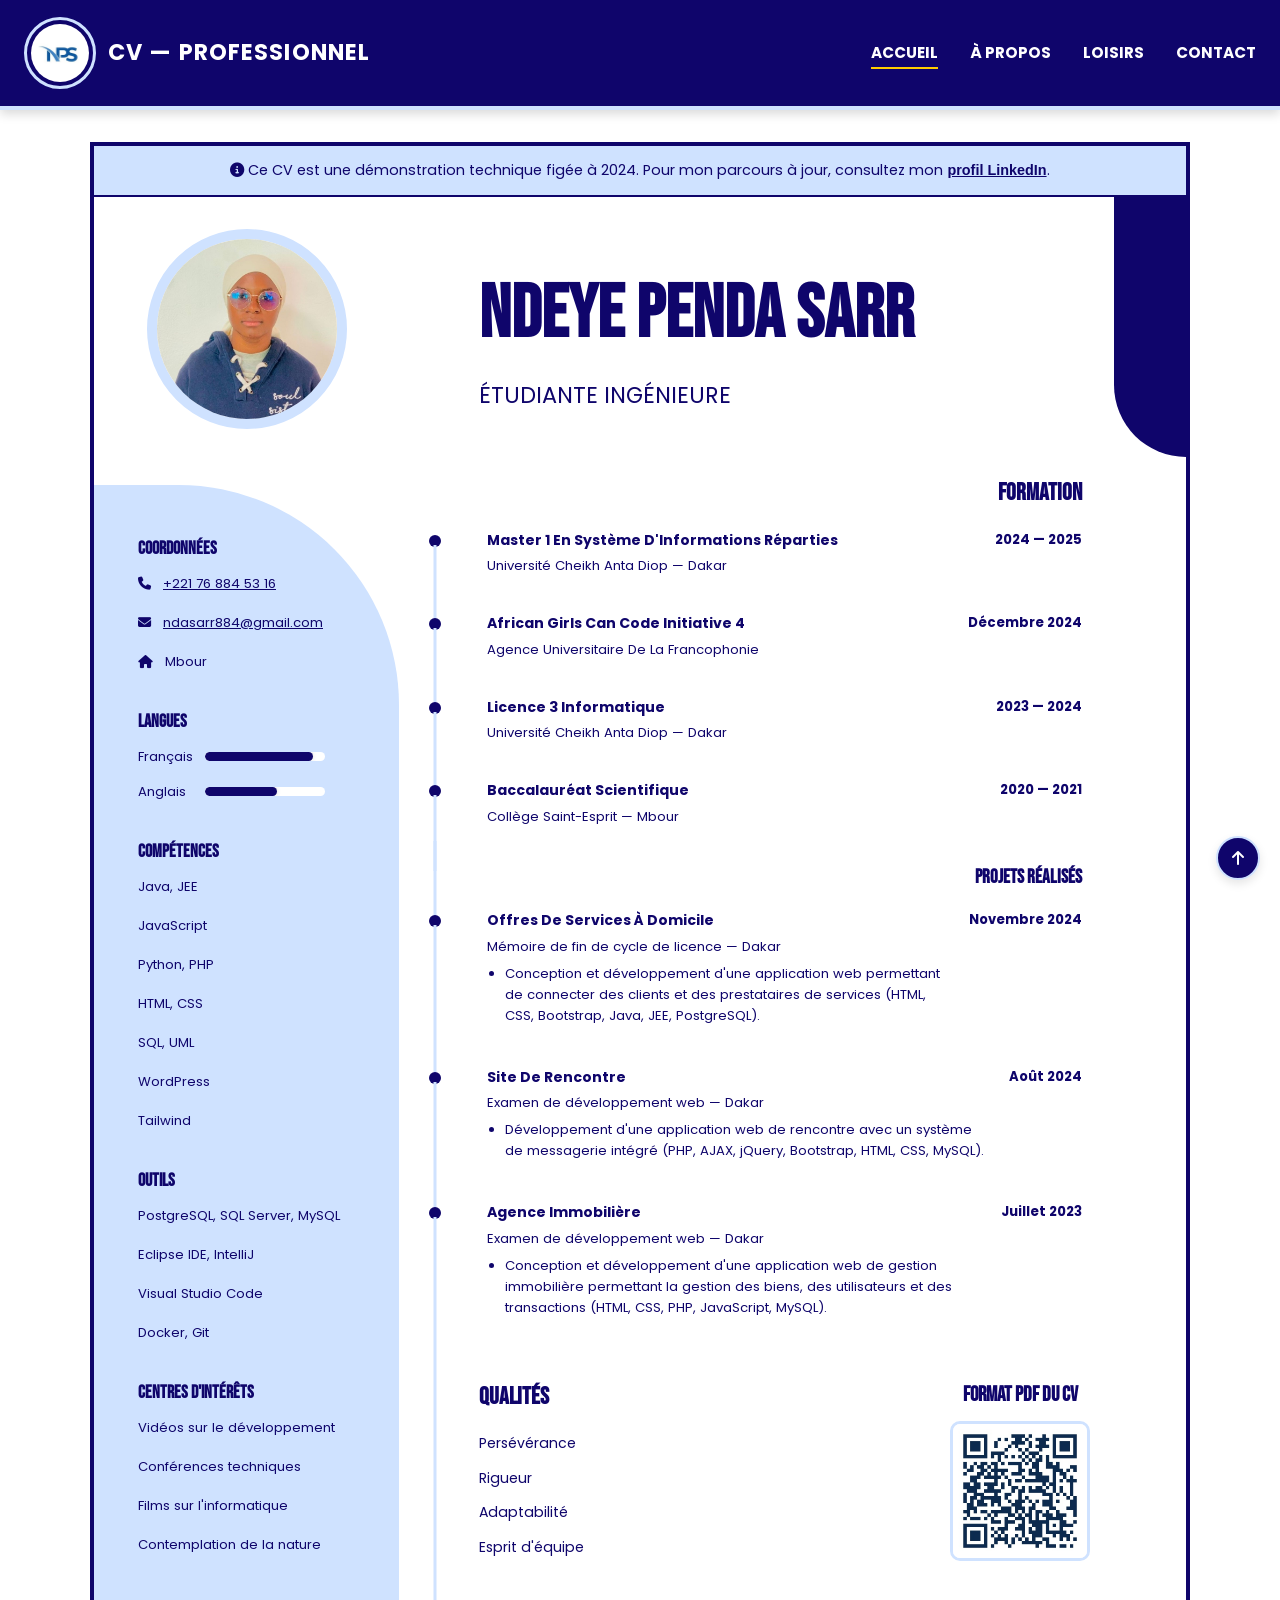
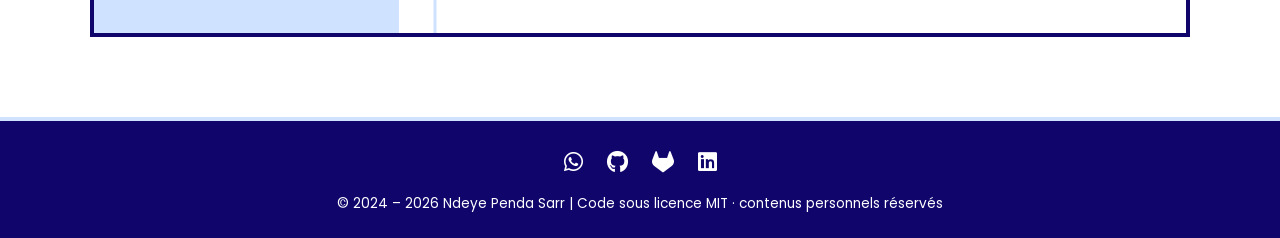
==== commit c364f45e: "fix: bouton submit en <button> et numéro de téléphone insécable (html-validate)" ====
--- a/index.html
+++ b/index.html
@@ -31,11 +31,10 @@
       <img src="images/logo-nps.jpg" alt="Logo NPS" class="logo">
       <p class="site-title">CV — Professionnel</p>
     </div>
-    <input type="checkbox" id="check">
-    <label for="check" class="checkbtn" aria-label="Ouvrir le menu"><i class="fas fa-bars"></i></label>
-    <nav aria-label="Navigation principale">
+    <button type="button" class="menu-toggle" aria-expanded="false" aria-controls="menu" aria-label="Ouvrir le menu"><i class="fas fa-bars" aria-hidden="true"></i></button>
+    <nav id="menu" aria-label="Navigation principale">
       <ul>
-        <li><a href="index.html" class="active">Accueil</a></li>
+        <li><a href="index.html" class="active" aria-current="page">Accueil</a></li>
         <li><a href="propos.html">À propos</a></li>
         <li><a href="loisir.html">Loisirs</a></li>
         <li><a href="contact.html">Contact</a></li>
@@ -46,24 +45,24 @@
   <main id="conteneur">
     <!-- Note CV figé -->
     <div class="cv-version-note" role="note">
-      <i class="fas fa-info-circle"></i> Ce CV est une démonstration technique figée à 2024. Pour mon parcours à jour, consultez mon <a href="https://www.linkedin.com/in/ndeye-penda-sarr-493150318/" target="_blank" rel="noopener">profil LinkedIn</a>.
+      <i class="fas fa-info-circle" aria-hidden="true"></i> Ce CV est une démonstration technique figée à 2024. Pour mon parcours à jour, consultez mon <a href="https://www.linkedin.com/in/ndeye-penda-sarr-493150318/" target="_blank" rel="noopener">profil LinkedIn</a>.
     </div>
 
     <div class="left">
       <img src="images/profile-photo.jpg" alt="Photo de profil de Ndeye Penda Sarr" width="670" height="700">
       <div class="coordonnees">
-        <h4>Coordonnées</h4>
+        <h2>Coordonnées</h2>
         <ul>
-          <li><i class="fa fa-phone" aria-hidden="true"></i> +221 76 884 53 16</li>
-          <li><i class="fa fa-envelope" aria-hidden="true"></i> ndasarr884@gmail.com</li>
+          <li><i class="fa fa-phone" aria-hidden="true"></i> <a href="tel:+221768845316">+221&nbsp;76&nbsp;884&nbsp;53&nbsp;16</a></li>
+          <li><i class="fa fa-envelope" aria-hidden="true"></i> <a href="mailto:ndasarr884@gmail.com">ndasarr884@gmail.com</a></li>
           <li><i class="fa fa-home" aria-hidden="true"></i> Mbour</li>
         </ul>
-        <h4>Langues</h4>
+        <h2>Langues</h2>
         <ul class="langues">
           <li>
             <div class="langue-item">
               <span>Français</span>
-              <div class="progress-bar">
+              <div class="progress-bar" role="img" aria-label="Niveau : courant (90 %)">
                 <div class="progress" style="--level: 90%;"></div>
               </div>
             </div>
@@ -71,21 +70,21 @@
           <li>
             <div class="langue-item">
               <span>Anglais</span>
-              <div class="progress-bar">
+              <div class="progress-bar" role="img" aria-label="Niveau : intermédiaire (60 %)">
                 <div class="progress" style="--level: 60%;"></div>
               </div>
             </div>
           </li>
         </ul>
-        <h4>Compétences</h4>
+        <h2>Compétences</h2>
         <ul>
           <li>Java, JEE</li><li>JavaScript</li><li>Python, PHP</li><li>HTML, CSS</li><li>SQL, UML</li><li>WordPress</li><li>Tailwind</li>
         </ul>
-        <h4>Outils</h4>
+        <h2>Outils</h2>
         <ul>
           <li>PostgreSQL, SQL Server, MySQL</li><li>Eclipse IDE, IntelliJ</li><li>Visual Studio Code</li><li>Docker, Git</li>
         </ul>
-        <h4>Centres d'intérêts</h4>
+        <h2>Centres d'intérêts</h2>
         <ul>
           <li>Vidéos sur le développement</li><li>Conférences techniques</li><li>Films sur l'informatique</li><li>Contemplation de la nature</li>
         </ul>
@@ -144,12 +143,12 @@
 
   <footer class="footer">
     <ul class="footer-links" aria-label="Réseaux sociaux">
-      <li><a href="https://wa.me/221768845316" target="_blank" rel="noopener noreferrer" aria-label="WhatsApp"><i class="fab fa-whatsapp"></i></a></li>
-      <li><a href="https://github.com/NdeyePendaSarr/" target="_blank" rel="noopener noreferrer" aria-label="GitHub"><i class="fab fa-github"></i></a></li>
-      <li><a href="https://gitlab.com/NPS_Geek" target="_blank" rel="noopener noreferrer" aria-label="GitLab"><i class="fab fa-gitlab"></i></a></li>
-      <li><a href="https://www.linkedin.com/in/ndeye-penda-sarr-493150318/" target="_blank" rel="noopener noreferrer" aria-label="LinkedIn"><i class="fab fa-linkedin"></i></a></li>
+      <li><a href="https://wa.me/221768845316" target="_blank" rel="noopener noreferrer" aria-label="WhatsApp"><i class="fab fa-whatsapp" aria-hidden="true"></i></a></li>
+      <li><a href="https://github.com/NdeyePendaSarr/" target="_blank" rel="noopener noreferrer" aria-label="GitHub"><i class="fab fa-github" aria-hidden="true"></i></a></li>
+      <li><a href="https://gitlab.com/NPS_Geek" target="_blank" rel="noopener noreferrer" aria-label="GitLab"><i class="fab fa-gitlab" aria-hidden="true"></i></a></li>
+      <li><a href="https://www.linkedin.com/in/ndeye-penda-sarr-493150318/" target="_blank" rel="noopener noreferrer" aria-label="LinkedIn"><i class="fab fa-linkedin" aria-hidden="true"></i></a></li>
     </ul>
-    <p>&copy; 2024 – 2026 Ndeye Penda Sarr | Tous droits réservés</p>
+    <p>&copy; 2024 – 2026 Ndeye Penda Sarr | Code sous licence MIT · contenus personnels réservés</p>
   </footer>
   <a href="#top" class="back-to-top" aria-label="Retour en haut de page"><i class="fas fa-arrow-up" aria-hidden="true"></i></a>
 
--- a/css/style.css
+++ b/css/style.css
@@ -53,9 +53,12 @@
 button:focus-visible,
 input:focus-visible,
 textarea:focus-visible {
-  outline:        3px solid var(--color-accent);
+  outline:        3px solid var(--color-primary);
   outline-offset: 2px;
 }
+.header :focus-visible,
+.footer :focus-visible,
+.back-to-top:focus-visible { outline-color: var(--color-accent); }
 
 @media (prefers-reduced-motion: reduce) {
   html { scroll-behavior: auto; }
@@ -77,6 +80,7 @@
 
 /* Note explicative CV */
 .cv-version-note {
+  flex: 0 0 100%;
   background-color: var(--color-light);
   color: var(--color-primary);
   font-size: 0.9rem;
@@ -163,9 +167,10 @@
   letter-spacing: 0.04em;
 }
 
-#check    { display: none; }
-.checkbtn {
+.menu-toggle {
   display:       none;
+  background:    none;
+  border:        0;
   font-size:     28px;
   color:         var(--color-white);
   cursor:        pointer;
@@ -174,7 +179,7 @@
   border-radius: 6px;
   transition:    background-color var(--transition);
 }
-.checkbtn:hover { background-color: rgba(255, 255, 255, 0.12); }
+.menu-toggle:hover { background-color: rgba(255, 255, 255, 0.12); }
 
 .footer {
   background-color: var(--color-primary);
@@ -274,7 +279,7 @@
   margin-top:              2.5rem;
 }
 
-.coordonnees h4 {
+.coordonnees h2 {
   font-family:    var(--font-display);
   text-transform: uppercase;
   color:          var(--color-primary);
@@ -282,7 +287,7 @@
   margin:         2.25rem 0 0.625rem 1.25rem;
 }
 
-.coordonnees h4:first-of-type { margin-top: 0.625rem; }
+.coordonnees h2:first-of-type { margin-top: 0.625rem; }
 
 .coordonnees ul {
   list-style:   none;
@@ -987,35 +992,34 @@
   resize:     vertical;
 }
 
-.form input[type="submit"],
-.form input[type="reset"] {
-  padding:        0.625rem 1.375rem;
-  border:         none;
-  border-radius:  6px;
-  font-family:    var(--font-display);
-  font-size:      1.15rem;
-  text-transform: uppercase;
-  cursor:         pointer;
-  transition:     background-color var(--transition), color var(--transition);
-}
-
-.form input[type="submit"] {
+.form button[type="submit"] {
+  display:          block;
+  width:            100%;
+  padding:          0.8rem 1.5rem;
+  border:           2px solid var(--color-primary);
+  border-radius:    8px;
   background-color: var(--color-primary);
   color:            var(--color-white);
-}
-.form input[type="submit"]:hover {
+  font-family:      var(--font-display);
+  font-size:        1.3rem;
+  letter-spacing:   0.08em;
+  text-transform:   uppercase;
+  cursor:           pointer;
+  box-shadow:       var(--shadow-md);
+  line-height:      1.2;
+  transition:       background-color var(--transition), color var(--transition),
+                    border-color var(--transition), transform var(--transition);
+}
+.form p > button[type="submit"] { grid-column: 1 / -1; grid-row: auto; }
+.form button[type="submit"]:hover:not(:disabled) {
   background-color: var(--color-accent);
+  border-color:     var(--color-accent);
   color:            var(--color-primary);
-}
-
-.form input[type="reset"] {
-  background-color: #888;
-  color:            var(--color-white);
-}
-.form input[type="reset"]:hover {
-  background-color: var(--color-accent);
-  color:            var(--color-primary);
-}
+  transform:        translateY(-2px);
+}
+.form button[type="submit"]:active:not(:disabled) { transform: none; }
+.form button[type="submit"]:disabled { opacity: 0.6; cursor: not-allowed; }
+
 
 .form-message {
   max-width: 600px;
@@ -1024,8 +1028,6 @@
   border-radius: var(--radius);
   font-size: 0.9rem;
   text-align: center;
-  role: alert;
-  aria-live: assertive;
 }
 .form-message-success {
   background-color: #d4edda;
@@ -1045,7 +1047,7 @@
 }
 .optional {
   font-size: 0.8rem;
-  color: #888;
+  color: var(--color-muted);
   font-weight: normal;
   text-transform: none;
   margin-left: 4px;
@@ -1070,7 +1072,7 @@
 }
 
 @media (max-width: 858px) {
-  .checkbtn {
+   .menu-toggle {
     display:     block;
     margin-left: auto;
   }
@@ -1079,19 +1081,21 @@
     top:              var(--header-height);
     left:             -100%;
     width:            100%;
-    height:           100vh;
+    height:           auto;
+    bottom:           0;
+    visibility:       hidden;
     background-color: var(--color-primary);
     flex-direction:   column;
     align-items:      center;
     justify-content:  flex-start;
     padding-top:      2rem;
     gap:              0;
-    transition:       left var(--transition);
+    transition:       left var(--transition), visibility 0s linear var(--transition);
     z-index:          90;
   }
   nav ul li { margin: 1rem 0; }
   nav ul li a { font-size: 1rem; }
-  #check:checked ~ nav ul { left: 0; }
+  nav.open ul { left: 0; visibility: visible; transition: left var(--transition); }
 }
 
 @media (max-width: 768px) {
@@ -1118,14 +1122,13 @@
   .form input.stylePlaceholder,
   .form textarea.textarea-placeholder { font-size: 0.9rem; padding: 0.5625rem; }
   .form label { font-size: 0.85rem; }
-  .form input[type="submit"],
-  .form input[type="reset"] { font-size: 1rem; padding: 0.5625rem 1rem; }
+  .form button[type="submit"] { font-size: 1.1rem; padding: 0.7rem 1rem; }
 }
 
 @media (max-width: 480px) {
   .left > img { width: 150px; height: 150px; }
   .coordonnees { border-top-right-radius: 32px; }
-  .coordonnees h4 { margin-left: 0; }
+  .coordonnees h2 { margin-left: 0; }
   .coordonnees ul { padding-left: 0.75rem; }
   .langues { padding-left: 0.75rem; }
   .right > h1 { font-size: 2.2rem; }
@@ -1151,13 +1154,7 @@
   .form input.stylePlaceholder,
   .form textarea.textarea-placeholder { font-size: 0.85rem; padding: 0.5rem; }
   .form label { font-size: 0.8rem; }
-  .form input[type="submit"],
-  .form input[type="reset"] {
-    width:     100%;
-    margin:    0.25rem 0;
-    font-size: 1rem;
-    padding:   0.5625rem;
-  }
+  .form button[type="submit"] { font-size: 1.05rem; padding: 0.7rem; }
 }
 
 /* ============================================================
@@ -1221,4 +1218,7 @@
   .progress-bar {
     background-color: #333;
   }
-}+}
+
+/* Ajouts accessibilité / loisirs */
+.coordonnees a { color: inherit; }
